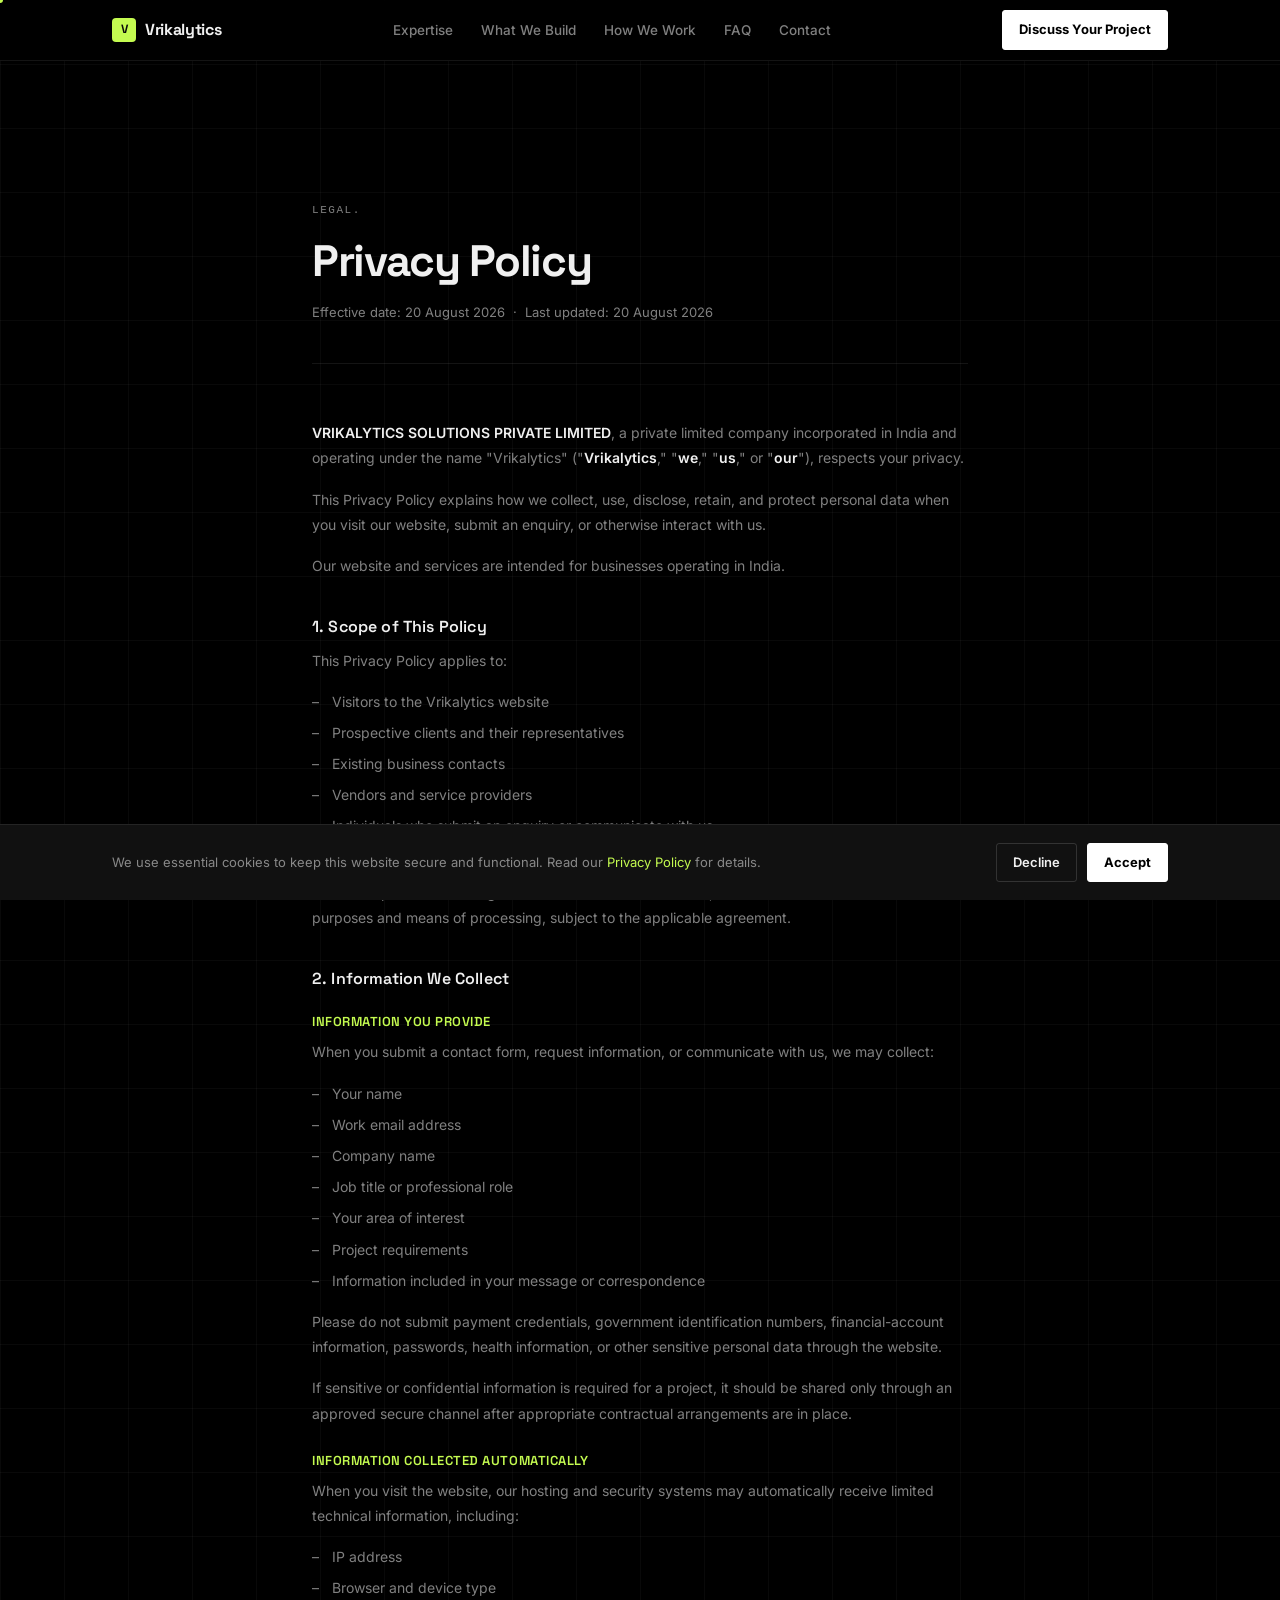
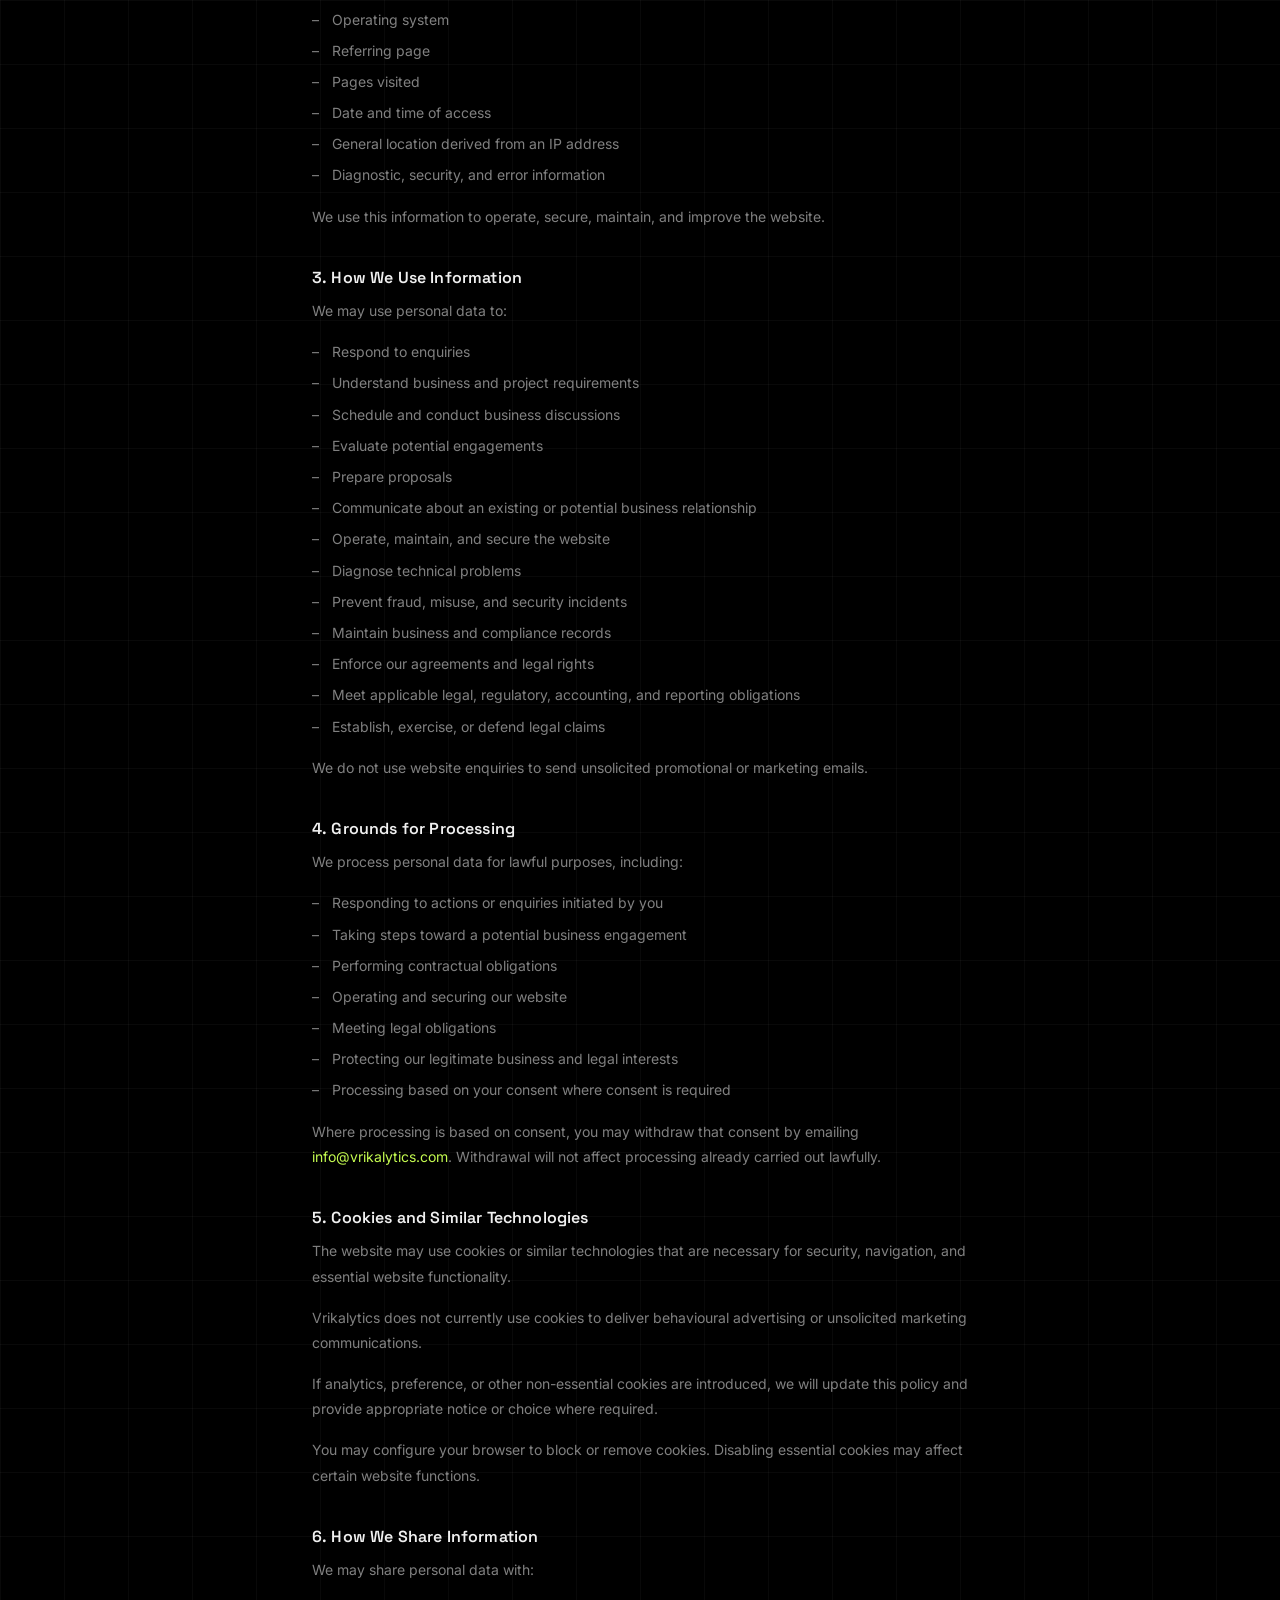
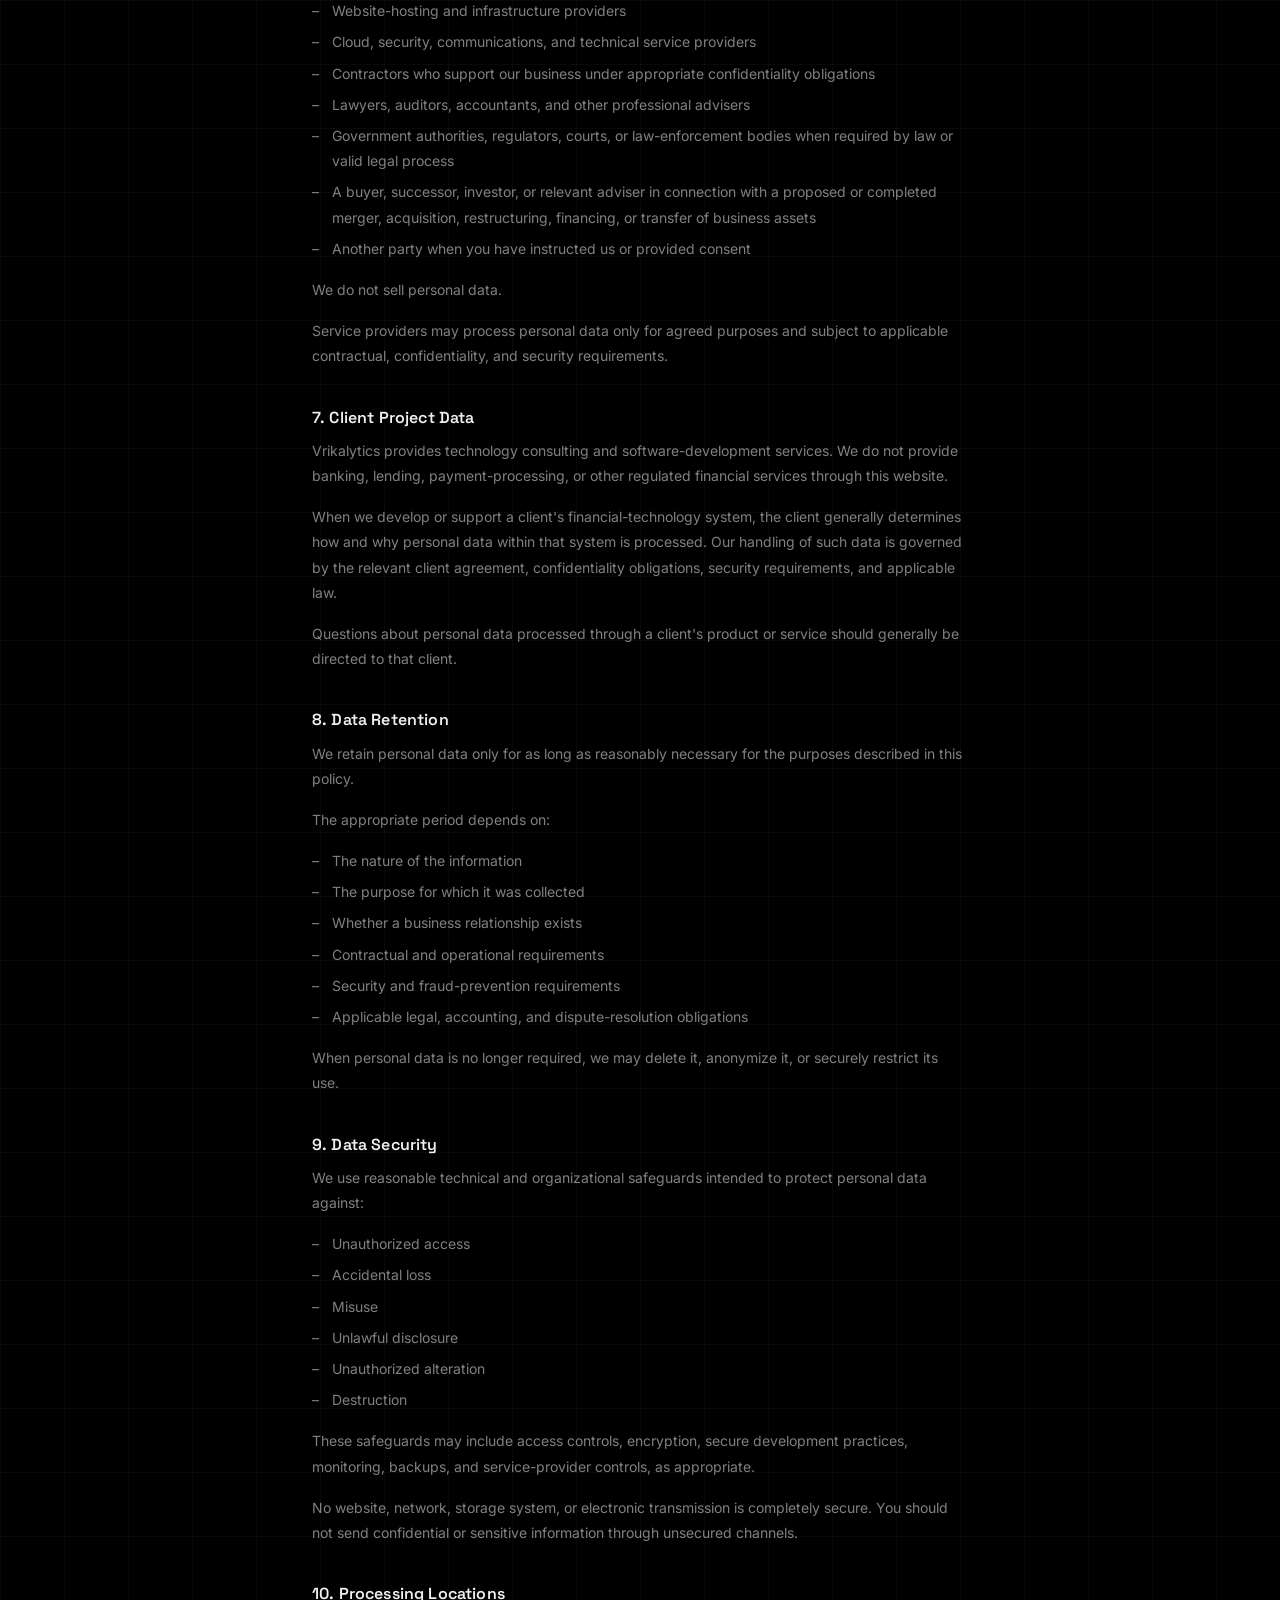
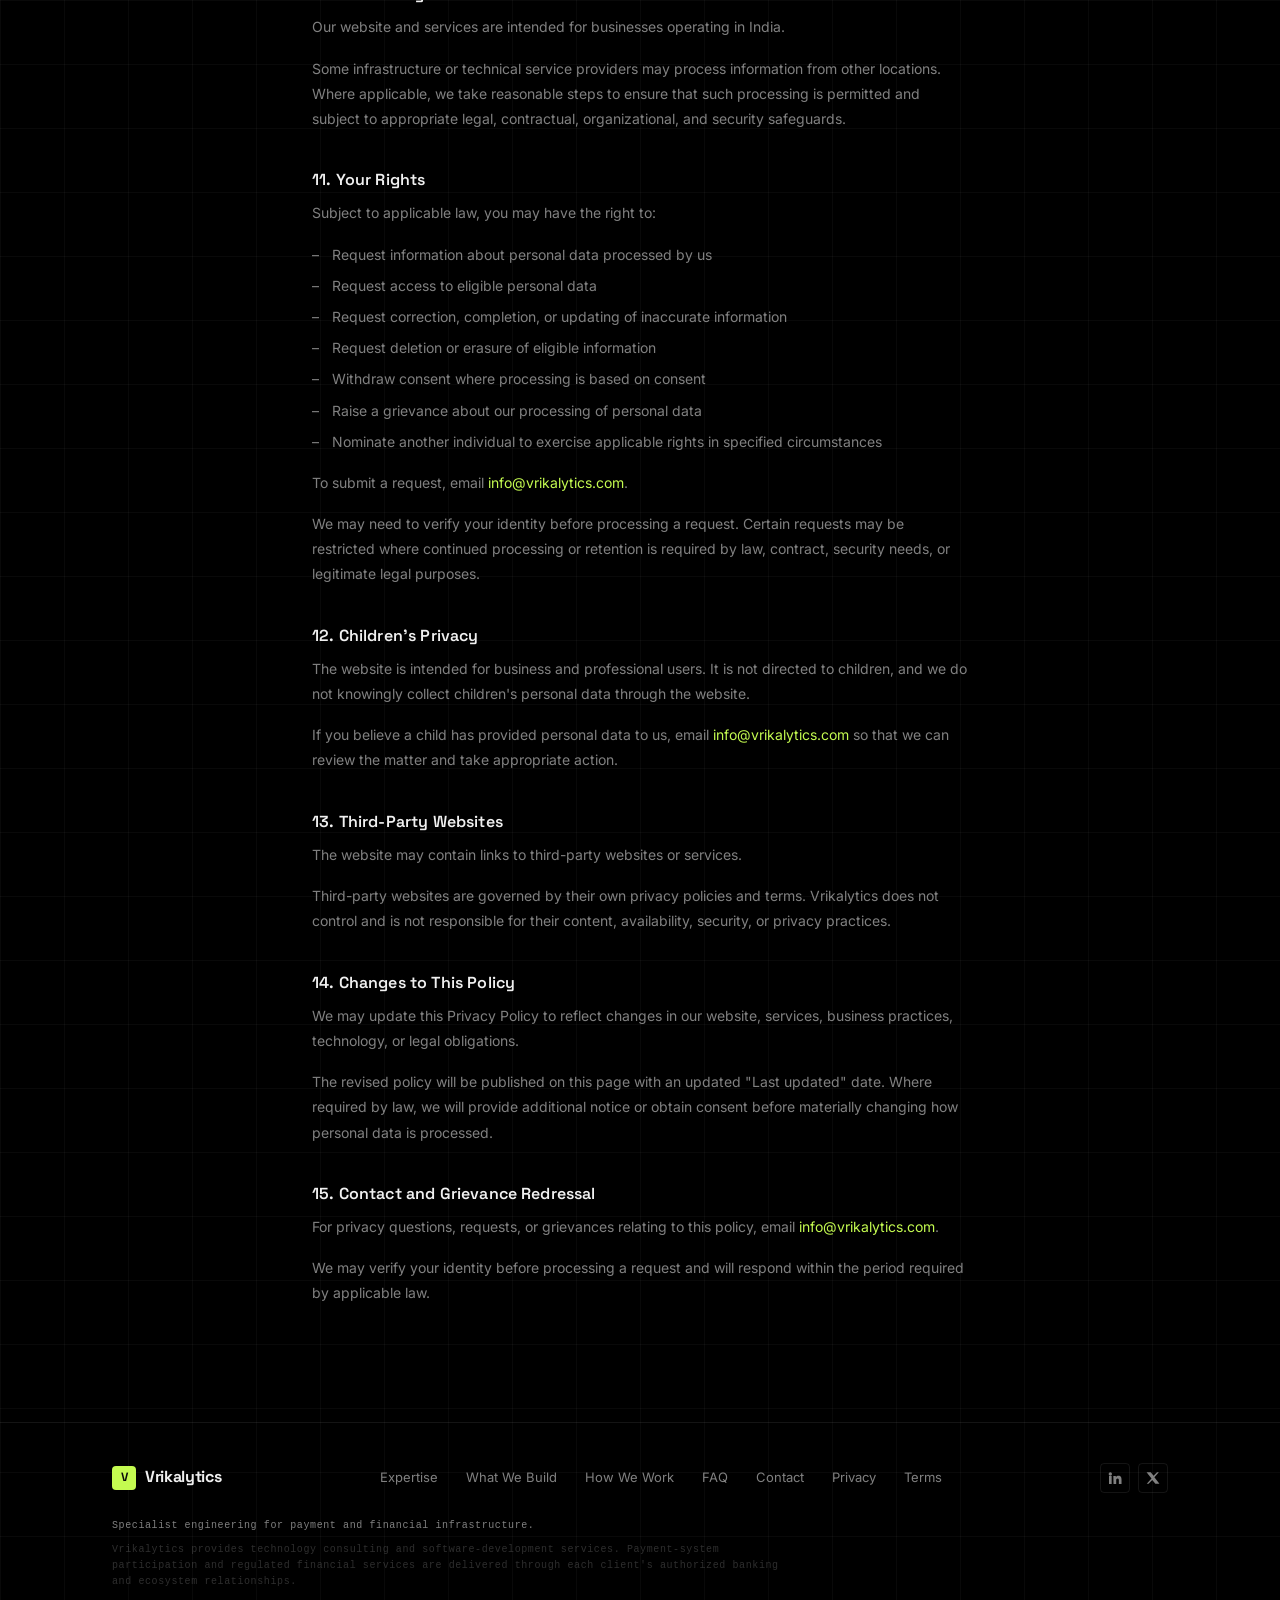
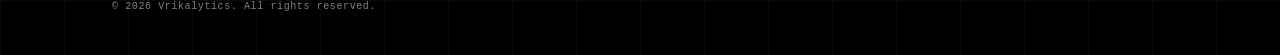
==== privacy.html @ ace1689d "Add Privacy Policy, Terms of Use, FAQ two-column layout, and cookie consent banner - Add privacy.htm" ====
<!DOCTYPE html>
<html lang="en">
<head>
  <meta charset="UTF-8" />
  <meta name="viewport" content="width=device-width, initial-scale=1.0" />
  <title>Privacy Policy — Vrikalytics</title>
  <meta name="description" content="Privacy Policy for Vrikalytics — how we collect, use, disclose, and protect personal data." />
  <link rel="preconnect" href="https://fonts.googleapis.com">
  <link rel="preconnect" href="https://fonts.gstatic.com" crossorigin>
  <link href="https://fonts.googleapis.com/css2?family=Inter:wght@400;500;600&family=Space+Grotesk:wght@600;700&display=swap" rel="stylesheet">
  <link rel="stylesheet" href="css/styles.css" />
</head>
<body>

  <!-- Scroll progress -->
  <div class="scroll-progress" id="scrollProgress" aria-hidden="true"></div>

  <!-- Navbar -->
  <header class="navbar is-scrolled" id="navbar">
    <div class="container navbar__inner">
      <a href="index.html" class="navbar__logo">
        <span class="navbar__mark">V</span>
        Vrikalytics
      </a>

      <nav class="navbar__nav" id="navMenu">
        <a href="index.html#expertise">Expertise</a>
        <a href="index.html#capabilities">What We Build</a>
        <a href="index.html#approach">How We Work</a>
        <a href="index.html#faq">FAQ</a>
        <a href="index.html#contact">Contact</a>
      </nav>

      <div class="navbar__actions">
        <a href="index.html#contact" class="btn btn--primary btn--sm">Discuss Your Project</a>
        <button class="navbar__toggle" id="navToggle" aria-label="Toggle menu" aria-expanded="false">
          <span></span><span></span><span></span>
        </button>
      </div>
    </div>
  </header>

  <main>
    <section class="legal">
      <div class="container legal__inner">
        <header class="legal__header">
          <p class="section-label">Legal.</p>
          <h1>Privacy Policy</h1>
          <p class="legal__meta">Effective date: 20 August 2026 &nbsp;·&nbsp; Last updated: 20 August 2026</p>
        </header>

        <div class="legal__body">

          <p><strong>VRIKALYTICS SOLUTIONS PRIVATE LIMITED</strong>, a private limited company incorporated in India and operating under the name "Vrikalytics" ("<strong>Vrikalytics</strong>," "<strong>we</strong>," "<strong>us</strong>," or "<strong>our</strong>"), respects your privacy.</p>
          <p>This Privacy Policy explains how we collect, use, disclose, retain, and protect personal data when you visit our website, submit an enquiry, or otherwise interact with us.</p>
          <p>Our website and services are intended for businesses operating in India.</p>

          <h2>1. Scope of This Policy</h2>
          <p>This Privacy Policy applies to:</p>
          <ul>
            <li>Visitors to the Vrikalytics website</li>
            <li>Prospective clients and their representatives</li>
            <li>Existing business contacts</li>
            <li>Vendors and service providers</li>
            <li>Individuals who submit an enquiry or communicate with us</li>
          </ul>
          <p>This policy does not govern personal data that Vrikalytics processes solely on behalf of a client under a separate service agreement. In those circumstances, the relevant client determines the purposes and means of processing, subject to the applicable agreement.</p>

          <h2>2. Information We Collect</h2>

          <h3>Information you provide</h3>
          <p>When you submit a contact form, request information, or communicate with us, we may collect:</p>
          <ul>
            <li>Your name</li>
            <li>Work email address</li>
            <li>Company name</li>
            <li>Job title or professional role</li>
            <li>Your area of interest</li>
            <li>Project requirements</li>
            <li>Information included in your message or correspondence</li>
          </ul>
          <p>Please do not submit payment credentials, government identification numbers, financial-account information, passwords, health information, or other sensitive personal data through the website.</p>
          <p>If sensitive or confidential information is required for a project, it should be shared only through an approved secure channel after appropriate contractual arrangements are in place.</p>

          <h3>Information collected automatically</h3>
          <p>When you visit the website, our hosting and security systems may automatically receive limited technical information, including:</p>
          <ul>
            <li>IP address</li>
            <li>Browser and device type</li>
            <li>Operating system</li>
            <li>Referring page</li>
            <li>Pages visited</li>
            <li>Date and time of access</li>
            <li>General location derived from an IP address</li>
            <li>Diagnostic, security, and error information</li>
          </ul>
          <p>We use this information to operate, secure, maintain, and improve the website.</p>

          <h2>3. How We Use Information</h2>
          <p>We may use personal data to:</p>
          <ul>
            <li>Respond to enquiries</li>
            <li>Understand business and project requirements</li>
            <li>Schedule and conduct business discussions</li>
            <li>Evaluate potential engagements</li>
            <li>Prepare proposals</li>
            <li>Communicate about an existing or potential business relationship</li>
            <li>Operate, maintain, and secure the website</li>
            <li>Diagnose technical problems</li>
            <li>Prevent fraud, misuse, and security incidents</li>
            <li>Maintain business and compliance records</li>
            <li>Enforce our agreements and legal rights</li>
            <li>Meet applicable legal, regulatory, accounting, and reporting obligations</li>
            <li>Establish, exercise, or defend legal claims</li>
          </ul>
          <p>We do not use website enquiries to send unsolicited promotional or marketing emails.</p>

          <h2>4. Grounds for Processing</h2>
          <p>We process personal data for lawful purposes, including:</p>
          <ul>
            <li>Responding to actions or enquiries initiated by you</li>
            <li>Taking steps toward a potential business engagement</li>
            <li>Performing contractual obligations</li>
            <li>Operating and securing our website</li>
            <li>Meeting legal obligations</li>
            <li>Protecting our legitimate business and legal interests</li>
            <li>Processing based on your consent where consent is required</li>
          </ul>
          <p>Where processing is based on consent, you may withdraw that consent by emailing <a href="mailto:info@vrikalytics.com">info@vrikalytics.com</a>. Withdrawal will not affect processing already carried out lawfully.</p>

          <h2>5. Cookies and Similar Technologies</h2>
          <p>The website may use cookies or similar technologies that are necessary for security, navigation, and essential website functionality.</p>
          <p>Vrikalytics does not currently use cookies to deliver behavioural advertising or unsolicited marketing communications.</p>
          <p>If analytics, preference, or other non-essential cookies are introduced, we will update this policy and provide appropriate notice or choice where required.</p>
          <p>You may configure your browser to block or remove cookies. Disabling essential cookies may affect certain website functions.</p>

          <h2>6. How We Share Information</h2>
          <p>We may share personal data with:</p>
          <ul>
            <li>Website-hosting and infrastructure providers</li>
            <li>Cloud, security, communications, and technical service providers</li>
            <li>Contractors who support our business under appropriate confidentiality obligations</li>
            <li>Lawyers, auditors, accountants, and other professional advisers</li>
            <li>Government authorities, regulators, courts, or law-enforcement bodies when required by law or valid legal process</li>
            <li>A buyer, successor, investor, or relevant adviser in connection with a proposed or completed merger, acquisition, restructuring, financing, or transfer of business assets</li>
            <li>Another party when you have instructed us or provided consent</li>
          </ul>
          <p>We do not sell personal data.</p>
          <p>Service providers may process personal data only for agreed purposes and subject to applicable contractual, confidentiality, and security requirements.</p>

          <h2>7. Client Project Data</h2>
          <p>Vrikalytics provides technology consulting and software-development services. We do not provide banking, lending, payment-processing, or other regulated financial services through this website.</p>
          <p>When we develop or support a client's financial-technology system, the client generally determines how and why personal data within that system is processed. Our handling of such data is governed by the relevant client agreement, confidentiality obligations, security requirements, and applicable law.</p>
          <p>Questions about personal data processed through a client's product or service should generally be directed to that client.</p>

          <h2>8. Data Retention</h2>
          <p>We retain personal data only for as long as reasonably necessary for the purposes described in this policy.</p>
          <p>The appropriate period depends on:</p>
          <ul>
            <li>The nature of the information</li>
            <li>The purpose for which it was collected</li>
            <li>Whether a business relationship exists</li>
            <li>Contractual and operational requirements</li>
            <li>Security and fraud-prevention requirements</li>
            <li>Applicable legal, accounting, and dispute-resolution obligations</li>
          </ul>
          <p>When personal data is no longer required, we may delete it, anonymize it, or securely restrict its use.</p>

          <h2>9. Data Security</h2>
          <p>We use reasonable technical and organizational safeguards intended to protect personal data against:</p>
          <ul>
            <li>Unauthorized access</li>
            <li>Accidental loss</li>
            <li>Misuse</li>
            <li>Unlawful disclosure</li>
            <li>Unauthorized alteration</li>
            <li>Destruction</li>
          </ul>
          <p>These safeguards may include access controls, encryption, secure development practices, monitoring, backups, and service-provider controls, as appropriate.</p>
          <p>No website, network, storage system, or electronic transmission is completely secure. You should not send confidential or sensitive information through unsecured channels.</p>

          <h2>10. Processing Locations</h2>
          <p>Our website and services are intended for businesses operating in India.</p>
          <p>Some infrastructure or technical service providers may process information from other locations. Where applicable, we take reasonable steps to ensure that such processing is permitted and subject to appropriate legal, contractual, organizational, and security safeguards.</p>

          <h2>11. Your Rights</h2>
          <p>Subject to applicable law, you may have the right to:</p>
          <ul>
            <li>Request information about personal data processed by us</li>
            <li>Request access to eligible personal data</li>
            <li>Request correction, completion, or updating of inaccurate information</li>
            <li>Request deletion or erasure of eligible information</li>
            <li>Withdraw consent where processing is based on consent</li>
            <li>Raise a grievance about our processing of personal data</li>
            <li>Nominate another individual to exercise applicable rights in specified circumstances</li>
          </ul>
          <p>To submit a request, email <a href="mailto:info@vrikalytics.com">info@vrikalytics.com</a>.</p>
          <p>We may need to verify your identity before processing a request. Certain requests may be restricted where continued processing or retention is required by law, contract, security needs, or legitimate legal purposes.</p>

          <h2>12. Children's Privacy</h2>
          <p>The website is intended for business and professional users. It is not directed to children, and we do not knowingly collect children's personal data through the website.</p>
          <p>If you believe a child has provided personal data to us, email <a href="mailto:info@vrikalytics.com">info@vrikalytics.com</a> so that we can review the matter and take appropriate action.</p>

          <h2>13. Third-Party Websites</h2>
          <p>The website may contain links to third-party websites or services.</p>
          <p>Third-party websites are governed by their own privacy policies and terms. Vrikalytics does not control and is not responsible for their content, availability, security, or privacy practices.</p>

          <h2>14. Changes to This Policy</h2>
          <p>We may update this Privacy Policy to reflect changes in our website, services, business practices, technology, or legal obligations.</p>
          <p>The revised policy will be published on this page with an updated "Last updated" date. Where required by law, we will provide additional notice or obtain consent before materially changing how personal data is processed.</p>

          <h2>15. Contact and Grievance Redressal</h2>
          <p>For privacy questions, requests, or grievances relating to this policy, email <a href="mailto:info@vrikalytics.com">info@vrikalytics.com</a>.</p>
          <p>We may verify your identity before processing a request and will respond within the period required by applicable law.</p>

        </div>
      </div>
    </section>
  </main>

  <!-- Footer -->
  <footer class="footer">
    <div class="container footer__inner">
      <a href="index.html" class="navbar__logo">
        <span class="navbar__mark">V</span>
        Vrikalytics
      </a>
      <nav class="footer__links">
        <a href="index.html#expertise">Expertise</a>
        <a href="index.html#capabilities">What We Build</a>
        <a href="index.html#approach">How We Work</a>
        <a href="index.html#faq">FAQ</a>
        <a href="index.html#contact">Contact</a>
        <a href="privacy.html">Privacy</a>
        <a href="terms.html">Terms</a>
      </nav>
      <div class="footer__social">
        <a href="#" aria-label="LinkedIn">
          <svg width="16" height="16" viewBox="0 0 24 24" fill="currentColor"><path d="M4.98 3.5a2.5 2.5 0 1 1 0 5 2.5 2.5 0 0 1 0-5zM3 9h4v12H3zM9.5 9h3.8v1.7h.1c.5-1 1.8-2 3.7-2 4 0 4.7 2.6 4.7 6V21h-4v-5.3c0-1.3 0-3-1.9-3s-2.1 1.4-2.1 2.9V21h-4z"/></svg>
        </a>
        <a href="#" aria-label="Twitter / X">
          <svg width="14" height="14" viewBox="0 0 24 24" fill="currentColor"><path d="M18.9 2H22l-7.6 8.7L23 22h-6.9l-5.4-6.6L4.4 22H1.3l8.1-9.3L1 2h7.1l4.9 6z"/></svg>
        </a>
      </div>
    </div>
    <div class="container footer__bottom">
      <p>Specialist engineering for payment and financial infrastructure.</p>
      <p class="footer__disclaimer">Vrikalytics provides technology consulting and software-development services. Payment-system participation and regulated financial services are delivered through each client's authorized banking and ecosystem relationships.</p>
      <p>&copy; <span id="year"></span> Vrikalytics. All rights reserved.</p>
    </div>
  </footer>

  <!-- Custom cursor -->
  <div id="cursor" aria-hidden="true">
    <div class="cursor__dot"></div>
    <div class="cursor__ring"></div>
  </div>

  <!-- Cookie consent banner -->
  <div class="cookie-banner" id="cookieBanner" role="region" aria-label="Cookie consent" aria-live="polite">
    <div class="container cookie-banner__inner">
      <p class="cookie-banner__text">We use essential cookies to keep this website secure and functional. Read our <a href="privacy.html">Privacy Policy</a> for details.</p>
      <div class="cookie-banner__actions">
        <button class="btn btn--ghost btn--sm" id="cookieDecline">Decline</button>
        <button class="btn btn--primary btn--sm" id="cookieAccept">Accept</button>
      </div>
    </div>
  </div>

  <script src="js/main.js"></script>
</body>
</html>
---- css/styles.css ----
/* ---------- Reset ---------- */
*, *::before, *::after { margin: 0; padding: 0; box-sizing: border-box; }

/* ---------- Variables ---------- */
:root {
  --bg:        #000000;
  --border:    rgba(255, 255, 255, 0.08);
  --border-hi: rgba(255, 255, 255, 0.14);

  --t1: rgba(255, 255, 255, 0.94);
  --t2: rgba(255, 255, 255, 0.50);
  --t3: rgba(255, 255, 255, 0.24);

  --lime: #c4fb50;

  --font-display: 'Space Grotesk', -apple-system, sans-serif;
  --font-body:    'Inter', -apple-system, sans-serif;
  --font-mono:    'SF Mono', 'Fira Code', monospace;

  --ease: cubic-bezier(0.16, 1, 0.3, 1);
  --container: 1120px;
}

/* ---------- Subtle section alternation ---------- */
.section--dim {
  --bg: #0a0a0a;
  background-color: #0a0a0a;
}

/* ---------- Base ---------- */
html { scroll-behavior: smooth; }

body {
  font-family: var(--font-body);
  background-color: var(--bg);
  background-image:
    linear-gradient(rgba(255,255,255,0.035) 1px, transparent 1px),
    linear-gradient(90deg, rgba(255,255,255,0.035) 1px, transparent 1px);
  background-size: 64px 64px;
  color: var(--t2);
  line-height: 1.65;
  -webkit-font-smoothing: antialiased;
  overflow-x: hidden;
}

::selection { background: var(--lime); color: #000; }
::-webkit-scrollbar { width: 3px; }
::-webkit-scrollbar-track { background: var(--bg); }
::-webkit-scrollbar-thumb { background: rgba(255,255,255,0.10); border-radius: 2px; }

h1, h2, h3 {
  font-family: var(--font-display);
  font-weight: 700;
  color: var(--t1);
  line-height: 1.08;
  letter-spacing: -0.03em;
}

p { color: var(--t2); line-height: 1.7; }
a { text-decoration: none; color: inherit; }
ul { list-style: none; }
img { max-width: 100%; display: block; }
button { font: inherit; }

.container {
  max-width: var(--container);
  margin: 0 auto;
  padding: 0 32px;
}

section { padding: 120px 0; }
.text-lime { color: var(--lime); }

/* ---------- Scroll progress ---------- */
.scroll-progress {
  position: absolute;
  bottom: -1px; left: 0;
  height: 1px; width: 0%;
  background: var(--lime);
  transition: width 0.08s linear;
  z-index: 1;
  pointer-events: none;
}

/* ---------- Custom cursor ---------- */
@media (pointer: fine) {
  body, a, button, [role="button"] { cursor: none; }
  #cursor { position: fixed; top: 0; left: 0; pointer-events: none; z-index: 9999; }
  .cursor__dot {
    position: absolute;
    width: 6px; height: 6px;
    border-radius: 50%;
    background: var(--lime);
    transform: translate(-50%,-50%);
    transition: width 0.2s var(--ease), height 0.2s var(--ease);
    will-change: transform;
  }
  .cursor__ring {
    position: absolute;
    width: 30px; height: 30px;
    border-radius: 50%;
    border: 1px solid rgba(196,251,80,0.40);
    transform: translate(-50%,-50%);
    transition: width 0.3s var(--ease), height 0.3s var(--ease), border-color 0.3s ease;
    will-change: transform;
  }
  body.cursor-hover .cursor__dot { width: 10px; height: 10px; }
  body.cursor-hover .cursor__ring { width: 46px; height: 46px; border-color: var(--lime); }
  body.cursor-hidden .cursor__dot, body.cursor-hidden .cursor__ring { opacity: 0; }
}

/* ---------- Scroll reveal ---------- */
[data-reveal] {
  opacity: 0;
  transform: translateY(20px);
  transition: opacity 0.8s var(--ease), transform 0.8s var(--ease);
  transition-delay: calc(var(--reveal-delay, 0) * 100ms);
}
[data-reveal].is-visible { opacity: 1; transform: none; }
@media (prefers-reduced-motion: reduce) {
  [data-reveal] { opacity: 1; transform: none; transition: none; }
}

/* ---------- Pulse dot ---------- */
.pulse-dot {
  position: relative;
  width: 6px; height: 6px;
  border-radius: 50%;
  background: var(--lime);
  flex-shrink: 0;
}
.pulse-dot::after {
  content: '';
  position: absolute;
  inset: 0;
  border-radius: 50%;
  background: var(--lime);
  animation: pulse 2.2s ease-out infinite;
}
@keyframes pulse {
  0%   { transform: scale(1); opacity: 0.7; }
  100% { transform: scale(3.5); opacity: 0; }
}

/* ---------- Section label ---------- */
.section-label {
  font-family: var(--font-mono);
  font-size: 11px;
  letter-spacing: 0.14em;
  text-transform: uppercase;
  color: var(--t2);
  display: block;
  margin-bottom: 18px;
}

/* ---------- Section header ---------- */
.section-header { margin-bottom: 64px; }
.section-header h2 { font-size: clamp(30px, 3.8vw, 52px); }
.section-header__sub {
  font-size: 15px;
  color: var(--t2);
  margin-top: 14px;
  max-width: 480px;
  line-height: 1.7;
}

/* ---------- Buttons ---------- */
.btn {
  --bx: 0px; --by: 0px;
  display: inline-flex;
  align-items: center;
  justify-content: center;
  gap: 8px;
  font-family: var(--font-body);
  font-size: 14px;
  font-weight: 600;
  border-radius: 3px;
  border: 1px solid transparent;
  cursor: pointer;
  transition: transform 0.18s var(--ease), background 0.2s ease, border-color 0.2s ease, color 0.2s ease;
  white-space: nowrap;
}
.btn--sm  { padding: 8px 16px; font-size: 13px; }
.btn--lg  { padding: 13px 26px; }
.btn--block { width: 100%; }

.btn--primary {
  background: #fff;
  color: #000;
  border-color: #fff;
  font-weight: 700;
}
.btn--primary:hover {
  background: var(--lime);
  border-color: var(--lime);
  color: #000;
  transform: translate(var(--bx), calc(var(--by) - 2px));
}

.btn--ghost {
  background: transparent;
  color: var(--t1);
  border-color: var(--border-hi);
}
.btn--ghost:hover {
  border-color: rgba(255,255,255,0.3);
  transform: translate(var(--bx), calc(var(--by) - 2px));
}

/* ---------- Navbar ---------- */
.navbar {
  position: sticky;
  top: 0; z-index: 100;
  background: rgba(0, 0, 0, 0.85);
  backdrop-filter: blur(20px);
  -webkit-backdrop-filter: blur(20px);
  border-bottom: 1px solid var(--border);
  transition: border-color 0.3s ease;
}
.navbar.is-scrolled { border-bottom-color: var(--border-hi); }

.navbar__inner {
  display: flex;
  align-items: center;
  justify-content: space-between;
  height: 60px;
}
.navbar__logo {
  display: inline-flex;
  align-items: center;
  gap: 9px;
  font-family: var(--font-display);
  font-weight: 700;
  font-size: 16px;
  color: var(--t1);
  letter-spacing: -0.02em;
}
.navbar__mark {
  width: 24px; height: 24px;
  display: inline-flex;
  align-items: center;
  justify-content: center;
  border-radius: 4px;
  background: var(--lime);
  color: #0a0a0a;
  font-size: 12px;
  font-weight: 700;
}
.navbar__nav { display: flex; gap: 28px; }
.navbar__nav a {
  font-size: 13.5px;
  font-weight: 500;
  color: var(--t2);
  transition: color 0.15s ease;
}
.navbar__nav a:hover { color: var(--t1); }
.navbar__actions { display: flex; align-items: center; gap: 10px; }

.navbar__toggle {
  display: none;
  flex-direction: column;
  gap: 5px;
  background: none;
  border: none;
  cursor: pointer;
  padding: 6px;
}
.navbar__toggle span { width: 20px; height: 1.5px; background: var(--t1); border-radius: 1px; }

/* ---------- Hero headline stagger ---------- */
.hero__line {
  display: inline-block;
  clip-path: inset(0 0 110% 0);
  transition: clip-path 0.9s var(--ease);
  transition-delay: calc(var(--li) * 140ms + 60ms);
}
.hero__headline.is-animated .hero__line { clip-path: inset(0 0 0% 0); }

/* ---------- Hero ---------- */
.hero {
  min-height: 100svh;
  display: flex;
  flex-direction: column;
  justify-content: center;
  text-align: center;
  padding: 100px 0 0;
  position: relative;
}

.hero::before {
  content: '';
  position: absolute;
  inset: 0;
  background: radial-gradient(ellipse 80% 60% at 50% 40%, rgba(0,0,0,0.92) 0%, transparent 100%);
  pointer-events: none;
  z-index: 0;
}

.hero .container { position: relative; z-index: 1; }
.hero__strip      { position: relative; z-index: 1; }
.hero__scroll     { position: relative; z-index: 1; }

.hero__headline {
  font-size: clamp(42px, 6.8vw, 90px);
  line-height: 1.03;
  letter-spacing: -0.04em;
  color: var(--t1);
  margin-bottom: 28px;
  font-weight: 700;
}

.hero__sub {
  font-size: 16px;
  line-height: 1.75;
  color: var(--t2);
  max-width: 520px;
  margin: 0 auto 36px;
}

.hero__actions {
  display: flex;
  gap: 12px;
  justify-content: center;
  flex-wrap: wrap;
}

/* ---------- Hero benefit strip ---------- */
.hero__strip {
  width: 100%;
  overflow: hidden;
  border-top: 1px solid var(--border);
  padding: 16px 0;
  margin-top: 72px;
  position: relative;
  z-index: 1;
  mask-image: linear-gradient(90deg, transparent, #000 10%, #000 90%, transparent);
  -webkit-mask-image: linear-gradient(90deg, transparent, #000 10%, #000 90%, transparent);
}
.hero__strip-track {
  display: flex;
  width: max-content;
  animation: strip-scroll 40s linear infinite;
}
.hero__strip-item {
  display: inline-flex;
  align-items: center;
  font-family: var(--font-mono);
  font-size: 10px;
  letter-spacing: 0.13em;
  text-transform: uppercase;
  color: rgba(255,255,255,0.22);
  white-space: nowrap;
  padding: 0 16px;
}
.hero__strip-item::before {
  content: '/';
  color: rgba(196,251,80,0.55);
  margin-right: 16px;
}
@keyframes strip-scroll {
  from { transform: translateX(0); }
  to   { transform: translateX(-50%); }
}

/* Hero scroll hint */
.hero__scroll {
  display: flex;
  flex-direction: column;
  align-items: center;
  gap: 10px;
  padding: 24px 0;
  position: relative;
  z-index: 1;
}
.hero__scroll span {
  font-family: var(--font-mono);
  font-size: 9px;
  letter-spacing: 0.2em;
  text-transform: uppercase;
  color: var(--t2);
}
.hero__scroll::after {
  content: '';
  width: 1px; height: 36px;
  background: linear-gradient(var(--t3), transparent);
  animation: scroll-hint 1.8s ease-in-out infinite;
}
@keyframes scroll-hint {
  0%, 100% { opacity: 1; }
  50%       { opacity: 0.3; }
}

/* ---------- Trust strip ---------- */
.trust {
  padding: 44px 0;
  border-top: 1px solid var(--border);
  border-bottom: 1px solid var(--border);
}
.trust__header { margin-bottom: 28px; }
.trust__desc { font-size: 13px; color: var(--t2); margin-top: 4px; }
.trust__row { display: flex; align-items: center; gap: 24px; }
.trust__row + .trust__row { margin-top: 16px; }
.trust__label {
  font-family: var(--font-mono);
  font-size: 9.5px;
  letter-spacing: 0.13em;
  text-transform: uppercase;
  color: var(--t2);
  white-space: nowrap;
  flex-shrink: 0;
  width: 80px;
}
.trust__marquee {
  flex: 1; overflow: hidden;
  mask-image: linear-gradient(90deg, transparent, #000 6%, #000 94%, transparent);
  -webkit-mask-image: linear-gradient(90deg, transparent, #000 6%, #000 94%, transparent);
}
.trust__track {
  display: flex;
  align-items: center;
  width: max-content;
  animation: strip-scroll 30s linear infinite;
}
.trust__track--reverse { animation-direction: reverse; animation-duration: 24s; }
.trust__marquee:hover .trust__track { animation-play-state: paused; }
.trust__track span {
  font-size: 13px;
  font-weight: 500;
  color: var(--t2);
  padding: 4px 18px;
  white-space: nowrap;
  transition: color 0.2s ease;
}
.trust__track span:hover { color: var(--t1); }
.trust__sep { color: var(--t2) !important; padding: 0 !important; font-weight: 400 !important; }

/* ---------- Hairline grid ---------- */
.hairline-grid {
  display: grid;
  gap: 1px;
  background: var(--border);
  border: 1px solid var(--border);
  border-radius: 4px;
  overflow: hidden;
}
.grid-cell {
  --cx: 0; --cy: 0;
  background: var(--bg);
  transition: background 0.2s ease;
}
/* Restore reveal transitions overridden by the background transition above */
.grid-cell[data-reveal] {
  transition:
    opacity  0.8s var(--ease) calc(var(--reveal-delay, 0) * 100ms),
    transform 0.8s var(--ease) calc(var(--reveal-delay, 0) * 100ms),
    background 0.2s ease;
}
.grid-cell:hover { background: rgba(255,255,255,0.02); }
.grid-cell > * {
  transform: translate(calc(var(--cx)*1px), calc(var(--cy)*1px));
  transition: transform 0.35s ease;
}

/* ---------- Problem section ---------- */
.problem { border-top: 1px solid var(--border); border-bottom: 1px solid var(--border); }
.problem__grid { grid-template-columns: repeat(2, 1fr); }

.problem-card {
  padding: 48px 40px;
  position: relative;
  overflow: hidden;
}
.problem-card__ghost {
  font-family: var(--font-display);
  font-size: 128px;
  font-weight: 700;
  line-height: 1;
  color: rgba(255,255,255,0.025);
  position: absolute;
  bottom: -16px; right: 10px;
  letter-spacing: -0.06em;
  user-select: none;
  pointer-events: none;
  transition: color 0.4s ease;
}
.problem-card:hover .problem-card__ghost { color: rgba(196,251,80,0.04); }
.problem-card__num {
  font-family: var(--font-mono);
  font-size: 10px;
  letter-spacing: 0.14em;
  color: var(--lime);
  margin-bottom: 24px;
  display: block;
}
.problem-card h3 { font-size: 18px; margin-bottom: 12px; }
.problem-card p  { font-size: 13.5px; color: var(--t2); line-height: 1.7; max-width: 360px; position: relative; z-index: 1; }

/* ---------- Capabilities (6 cards with [01]-[06]) ---------- */
.capabilities { border-bottom: 1px solid var(--border); }
.cap-grid { grid-template-columns: repeat(3, 1fr); }

.cap-card { padding: 36px 32px; display: flex; flex-direction: column; gap: 14px; }
.cap-num {
  font-family: var(--font-mono);
  font-size: 11px;
  letter-spacing: 0.06em;
  color: var(--t2);
  font-weight: 600;
}
.cap-card h3 { font-size: 16px; font-weight: 600; letter-spacing: -0.02em; }
.cap-card p  { font-size: 13px; color: var(--t2); line-height: 1.65; }
.cap-card__label {
  font-family: var(--font-mono);
  font-size: 10.5px;
  letter-spacing: 0.04em;
  color: var(--lime) !important;
  margin-bottom: -4px !important;
}
.cap-card__list {
  list-style: none;
  display: flex;
  flex-direction: column;
  gap: 0;
  margin-top: 4px;
  border-top: 1px solid var(--border);
  padding-top: 14px;
}
.cap-card__list li {
  font-family: var(--font-mono);
  font-size: 10.5px;
  color: var(--t2);
  letter-spacing: 0.02em;
  padding: 5px 0;
  border-bottom: 1px solid var(--border);
}
.cap-card__list li::before { content: '—  '; color: var(--t2); }

/* ---------- Approach (process) ---------- */
.approach { border-bottom: 1px solid var(--border); }
.approach__grid { grid-template-columns: repeat(3, 1fr); }
.approach__grid--4 { grid-template-columns: repeat(4, 1fr); }

.approach-step { padding: 44px 32px; }
.approach-step__num {
  display: block;
  font-family: var(--font-mono);
  font-size: 10px;
  letter-spacing: 0.14em;
  text-transform: uppercase;
  color: var(--lime);
  margin-bottom: 24px;
}
.approach-step h3 { font-size: 16px; margin-bottom: 12px; }
.approach-step p  { font-size: 13px; color: var(--t2); line-height: 1.65; }
.approach-step__list {
  list-style: none;
  display: flex;
  flex-direction: column;
  gap: 0;
  margin-top: 16px;
  border-top: 1px solid var(--border);
  padding-top: 14px;
}
.approach-step__list li {
  font-family: var(--font-mono);
  font-size: 10.5px;
  color: var(--t2);
  letter-spacing: 0.02em;
  padding: 5px 0;
  border-bottom: 1px solid var(--border);
}
.approach-step__list li::before { content: '—  '; }

/* ---------- Metrics ---------- */
.metrics { padding: 80px 0; border-bottom: 1px solid var(--border); }
.metrics__inner { display: flex; align-items: stretch; }
.metrics__div { width: 1px; background: var(--border); flex-shrink: 0; }
.metric-item { flex: 1; display: flex; flex-direction: column; gap: 10px; padding: 0 44px; }
.metric-item:first-child { padding-left: 0; }
.metric-item:last-child  { padding-right: 0; }
.metric-item__val {
  display: block;
  font-family: var(--font-display);
  font-size: clamp(38px, 5vw, 58px);
  font-weight: 700;
  letter-spacing: -0.04em;
  color: var(--t1);
  line-height: 1;
}
.metric-item__label {
  font-family: var(--font-mono);
  font-size: 10px;
  letter-spacing: 0.08em;
  text-transform: uppercase;
  color: var(--t2);
}

/* ---------- Tech visual / Terminal ---------- */
.tech-visual { border-bottom: 1px solid var(--border); }
.tech-visual__inner {
  display: grid;
  grid-template-columns: 1fr 1fr;
  gap: 80px;
  align-items: center;
}
.tech-visual__desc { font-size: 15px; color: var(--t2); margin: 16px 0 32px; line-height: 1.7; }

.tech-list { display: flex; flex-direction: column; gap: 0; }
.tech-list li {
  display: flex;
  align-items: flex-start;
  gap: 12px;
  font-size: 14px;
  color: var(--t2);
  padding: 14px 0;
  border-bottom: 1px solid var(--border);
}
.tech-list li:first-child { border-top: 1px solid var(--border); }
.tech-list__check {
  flex-shrink: 0;
  width: 18px; height: 18px;
  border-radius: 50%;
  display: inline-flex;
  align-items: center;
  justify-content: center;
  font-size: 9px;
  font-weight: 700;
  background: rgba(196,251,80,0.08);
  color: var(--lime);
  border: 1px solid rgba(196,251,80,0.18);
  margin-top: 1px;
}

.terminal {
  background: #0d0d0d;
  border: 1px solid var(--border);
  border-radius: 6px;
  overflow: hidden;
  font-family: var(--font-mono);
}
.terminal__header {
  display: flex;
  align-items: center;
  gap: 7px;
  padding: 12px 16px;
  background: rgba(255,255,255,0.025);
  border-bottom: 1px solid var(--border);
}
.terminal__dot { width: 10px; height: 10px; border-radius: 50%; flex-shrink: 0; }
.terminal__dot:nth-child(1) { background: rgba(255,95,87,0.60); }
.terminal__dot:nth-child(2) { background: rgba(255,189,46,0.60); }
.terminal__dot:nth-child(3) { background: rgba(40,201,64,0.60); }
.terminal__title { margin-left: 8px; font-size: 10px; color: var(--t2); letter-spacing: 0.07em; }
.terminal__body { padding: 22px 18px; }
.terminal__line { font-size: 12px; line-height: 2.2; color: var(--t2); display: block; }
.terminal__prompt { color: var(--lime); margin-right: 10px; }
.terminal__success { color: rgba(196, 251, 80, 0.80); }
.terminal__dim { color: var(--t2); }
.terminal__cursor {
  display: inline-block;
  width: 7px; height: 12px;
  background: var(--lime);
  vertical-align: text-bottom;
  animation: blink 1.2s step-end infinite;
}
@keyframes blink { 0%, 100% { opacity: 1; } 50% { opacity: 0; } }

/* ---------- Security ---------- */
.security { border-bottom: 1px solid var(--border); }
.security__inner { display: grid; grid-template-columns: 1fr 1fr; gap: 80px; align-items: start; }
.security__note {
  margin-top: 20px;
  font-size: 12px;
  color: var(--t2);
  line-height: 1.6;
  border-left: 2px solid var(--border-hi);
  padding-left: 12px;
  font-style: italic;
}
.security__badges {
  display: grid;
  grid-template-columns: 1fr 1fr;
  padding-top: 8px;
  border-top: 1px solid var(--border);
}
.badge {
  display: flex;
  align-items: center;
  gap: 14px;
  padding: 16px 0;
  border-bottom: 1px solid var(--border);
  color: var(--t2);
  font-size: 14px;
  font-weight: 500;
  cursor: default;
  transition: color 0.15s ease;
}
.badge svg { color: var(--t2); flex-shrink: 0; transition: color 0.15s ease; }
.badge:hover { color: var(--t1); }
.badge:hover svg { color: var(--lime); }

/* ---------- Why Vrikalytics ---------- */
.why-section { border-bottom: 1px solid var(--border); }
.why-grid { grid-template-columns: repeat(3, 1fr); }
.why-card { padding: 40px 32px; display: flex; flex-direction: column; gap: 14px; }
.why-card h3 { font-size: 15px; font-weight: 600; letter-spacing: -0.02em; }
.why-card p  { font-size: 13px; color: var(--t2); line-height: 1.7; }

/* ---------- FAQ ---------- */
.faq { border-bottom: 1px solid var(--border); }
.faq__inner { max-width: var(--container); }
.faq__inner > header { margin-bottom: 48px; }
.faq__grid {
  display: grid;
  grid-template-columns: 1fr 1fr;
  gap: 0 56px;
}
.faq__col { border-top: 1px solid var(--border); }
.accordion__item { border-bottom: 1px solid var(--border); }
.accordion__trigger {
  width: 100%;
  display: flex;
  align-items: center;
  justify-content: space-between;
  gap: 20px;
  background: none;
  border: none;
  text-align: left;
  font-family: var(--font-display);
  font-size: 15px;
  font-weight: 600;
  letter-spacing: -0.02em;
  color: var(--t1);
  padding: 20px 0;
  cursor: pointer;
  transition: color 0.15s ease;
}
.accordion__trigger:hover { color: var(--lime); }
.accordion__icon {
  flex-shrink: 0;
  position: relative;
  width: 22px; height: 22px;
  border-radius: 50%;
  border: 1px solid var(--border-hi);
  transition: border-color 0.2s ease, transform 0.3s var(--ease);
}
.accordion__icon::before, .accordion__icon::after {
  content: '';
  position: absolute;
  top: 50%; left: 50%;
  background: var(--t2);
  border-radius: 1px;
  transition: transform 0.25s ease, background 0.2s ease;
}
.accordion__icon::before { width: 8px; height: 1px; transform: translate(-50%,-50%); }
.accordion__icon::after  { width: 1px; height: 8px; transform: translate(-50%,-50%); }
.accordion__item.is-open .accordion__icon { border-color: var(--lime); transform: rotate(45deg); }
.accordion__item.is-open .accordion__icon::before,
.accordion__item.is-open .accordion__icon::after { background: var(--lime); }
.accordion__panel { max-height: 0; overflow: hidden; transition: max-height 0.35s var(--ease); }
.accordion__panel p { padding-bottom: 20px; font-size: 14px; max-width: 580px; }

/* ---------- CTA / Contact section ---------- */
.cta-section { border-bottom: 1px solid var(--border); }
.cta-section__inner {
  display: grid;
  grid-template-columns: 1fr 1fr;
  gap: 96px;
  align-items: start;
}
.cta-section__left p { font-size: 15px; margin-top: 14px; color: var(--t2); line-height: 1.7; }
.cta-section__left h2 { font-size: clamp(28px, 3.5vw, 46px); margin-top: 8px; }

.contact__form {
  border: 1px solid var(--border);
  border-radius: 6px;
  padding: 36px;
  background: rgba(255, 255, 255, 0.02);
}
.form-row { display: grid; grid-template-columns: 1fr 1fr; gap: 14px; }
.form-group { margin-bottom: 14px; }
.form-group label {
  display: block;
  font-family: var(--font-mono);
  font-size: 10px;
  font-weight: 500;
  letter-spacing: 0.1em;
  text-transform: uppercase;
  color: var(--t2);
  margin-bottom: 8px;
}
.form-group input,
.form-group select,
.form-group textarea {
  width: 100%;
  background: rgba(255, 255, 255, 0.04);
  border: 1px solid var(--border);
  border-radius: 3px;
  padding: 11px 13px;
  font-family: var(--font-body);
  font-size: 14px;
  color: var(--t1);
  outline: none;
  transition: border-color 0.2s ease;
  -webkit-appearance: none;
  appearance: none;
}
.form-group select option { background: #0d0d0d; }
.form-group input::placeholder,
.form-group textarea::placeholder { color: var(--t2); }
.form-group input:focus,
.form-group select:focus,
.form-group textarea:focus { border-color: var(--border-hi); }
.form-group textarea { resize: vertical; }

.form-success {
  display: none;
  margin-top: 14px;
  font-family: var(--font-mono);
  font-size: 12px;
  color: var(--lime);
  text-align: center;
  letter-spacing: 0.04em;
}
.form-success.is-visible { display: block; animation: fade-up 0.4s var(--ease); }
@keyframes fade-up { from { opacity: 0; transform: translateY(6px); } to { opacity: 1; transform: none; } }

/* ---------- Legal pages ---------- */
.legal { padding: 140px 0 100px; min-height: 80vh; }
.legal__inner { max-width: 720px; }
.legal__header { margin-bottom: 56px; border-bottom: 1px solid var(--border); padding-bottom: 40px; }
.legal__header h1 { font-size: clamp(2rem, 4vw, 2.75rem); margin: 8px 0 16px; }
.legal__meta { font-size: 13px; color: var(--t2); }
.legal__body h2 {
  font-family: var(--font-display);
  font-size: 1rem;
  font-weight: 600;
  color: var(--t1);
  margin: 40px 0 12px;
  letter-spacing: 0.01em;
}
.legal__body h3 {
  font-family: var(--font-display);
  font-size: 0.8125rem;
  font-weight: 600;
  color: var(--lime);
  margin: 28px 0 10px;
  letter-spacing: 0.04em;
  text-transform: uppercase;
}
.legal__body p { font-size: 14px; line-height: 1.8; color: var(--t2); margin-bottom: 16px; }
.legal__body ul { list-style: none; margin: 0 0 16px 0; padding-left: 0; }
.legal__body ul li {
  font-size: 14px;
  line-height: 1.8;
  color: var(--t2);
  margin-bottom: 6px;
  padding-left: 20px;
  position: relative;
}
.legal__body ul li::before {
  content: '–';
  position: absolute;
  left: 0;
  color: var(--t2);
}
.legal__body a { color: var(--lime); text-decoration: none; }
.legal__body a:hover { text-decoration: underline; }
.legal__body strong { color: var(--t1); font-weight: 600; }

/* ---------- Cookie banner ---------- */
.cookie-banner {
  position: fixed;
  bottom: 0; left: 0; right: 0;
  z-index: 900;
  background: #111;
  border-top: 1px solid var(--border);
  padding: 18px 0;
  transform: translateY(100%);
  transition: transform 0.45s var(--ease);
}
.cookie-banner.is-visible { transform: translateY(0); }
.cookie-banner__inner {
  display: flex;
  align-items: center;
  gap: 32px;
}
.cookie-banner__text { font-size: 13px; color: var(--t2); flex: 1; line-height: 1.6; }
.cookie-banner__text a { color: var(--lime); text-decoration: none; }
.cookie-banner__text a:hover { text-decoration: underline; }
.cookie-banner__actions { display: flex; gap: 10px; flex-shrink: 0; }

/* ---------- Footer ---------- */
.footer {
  padding: 40px 0;
  border-top: 1px solid var(--border);
}
.footer__inner {
  display: flex;
  align-items: center;
  justify-content: space-between;
  flex-wrap: wrap;
  gap: 24px;
}
.footer__links {
  display: flex;
  gap: 28px;
  flex-wrap: wrap;
}
.footer__links a {
  font-size: 13px;
  color: var(--t2);
  transition: color 0.15s ease;
}
.footer__links a:hover { color: var(--t1); }
.footer__social {
  display: flex;
  gap: 8px;
}
.footer__social a {
  display: inline-flex;
  align-items: center;
  justify-content: center;
  width: 30px; height: 30px;
  border-radius: 4px;
  border: 1px solid var(--border);
  color: var(--t2);
  transition: border-color 0.2s ease, color 0.2s ease;
}
.footer__social a:hover { border-color: var(--border-hi); color: var(--t1); }
.footer__bottom { padding-top: 24px; display: flex; flex-direction: column; gap: 8px; }
.footer__bottom p {
  font-family: var(--font-mono);
  font-size: 10px;
  color: var(--t2);
  letter-spacing: 0.06em;
}
.footer__disclaimer {
  font-size: 10px !important;
  color: rgba(255,255,255,0.18) !important;
  max-width: 680px;
  line-height: 1.6;
}

/* ---------- Responsive ---------- */
@media (max-width: 1024px) {
  .security__inner    { grid-template-columns: 1fr; gap: 48px; }
  .cta-section__inner { grid-template-columns: 1fr; gap: 48px; }
  .tech-visual__inner { grid-template-columns: 1fr; gap: 48px; }
}

@media (max-width: 1100px) {
  .approach__grid--4 { grid-template-columns: repeat(2, 1fr); }
}

@media (max-width: 960px) {
  section { padding: 88px 0; }
  .problem__grid     { grid-template-columns: 1fr; }
  .cap-grid          { grid-template-columns: repeat(2, 1fr); }
  .approach__grid    { grid-template-columns: 1fr; }
  .approach__grid--4 { grid-template-columns: 1fr; }
  .why-grid          { grid-template-columns: repeat(2, 1fr); }
  .metrics__inner    { flex-wrap: wrap; }
  .metrics__div      { display: none; }
  .metric-item       { flex: 1 1 40%; padding: 20px 0; border-bottom: 1px solid var(--border); }
  /* Security: keep badges 2-col — 12 items in 1-col is too long */
  .security__inner   { gap: 40px; }
}

@media (max-width: 720px) {
  section { padding: 72px 0; }
  .container { padding: 0 20px; }

  /* Navbar */
  .navbar__nav     { display: none; }
  .navbar__toggle  { display: flex; }
  .navbar__actions .btn--sm { display: none; }
  .navbar.is-open .navbar__nav {
    display: flex;
    flex-direction: column;
    position: absolute;
    top: 60px; left: 0; right: 0;
    background: rgba(0,0,0,0.98);
    backdrop-filter: blur(20px);
    padding: 18px 22px;
    gap: 16px;
    border-bottom: 1px solid var(--border);
  }

  /* Hero */
  .hero__headline { font-size: clamp(36px, 10vw, 60px); }
  .hero__actions  { flex-direction: column; }
  .hero__actions .btn { width: 100%; justify-content: center; }
  .hero__strip-item { font-size: 9px; padding: 0 12px; }
  .hero__strip-item::before { margin-right: 12px; }

  /* Problem */
  .problem-card { padding: 32px 24px; }
  .problem-card p { max-width: none; }
  .problem-card__ghost { font-size: 88px; }

  /* Lists */
  .cap-card__list li,
  .approach-step__list li { font-size: 12px; }

  /* Grids */
  .form-row    { grid-template-columns: 1fr; }
  .cap-grid    { grid-template-columns: 1fr; }
  .why-grid    { grid-template-columns: 1fr; }

  /* Security — switch badge grid to wrapping tag chips */
  .security__inner  { gap: 36px; }
  .security__badges {
    display: flex;
    flex-wrap: wrap;
    gap: 8px;
    border-top: none;
    padding-top: 0;
  }
  .badge {
    flex: 0 0 auto;
    border: 1px solid var(--border);
    border-bottom: 1px solid var(--border);
    border-radius: 3px;
    padding: 9px 13px;
    font-size: 12px;
    gap: 8px;
  }
  .badge svg { width: 12px; height: 12px; flex-shrink: 0; }

  /* FAQ */
  .faq__grid            { grid-template-columns: 1fr; }
  .faq__col             { border-top: none; }
  .faq__col:first-child { border-top: 1px solid var(--border); }
  .faq__inner > header  { margin-bottom: 24px; }
  .accordion__trigger   { font-size: 14px; padding: 18px 0; gap: 16px; }
  .accordion__icon      { width: 20px; height: 20px; flex-shrink: 0; }
  .accordion__panel p   { font-size: 13.5px; line-height: 1.65; max-width: none; padding-bottom: 18px; }

  /* Footer */
  .footer__inner { flex-direction: column; align-items: flex-start; gap: 20px; }
}

@media (max-width: 480px) {
  section { padding: 56px 0; }
  .hero   { padding: 80px 0 0; }
  .metric-item { flex: 1 1 100%; }
  .contact__form { padding: 24px 16px; }
  .terminal__body { padding: 18px 14px; }
  /* Prevent iOS Safari auto-zoom on focus */
  .form-group input,
  .form-group select,
  .form-group textarea { font-size: 16px; }
  /* Increase tap target for small button */
  .btn--sm { padding: 11px 16px; }
  /* Security chips: tighten at very small screens */
  .badge { padding: 8px 11px; font-size: 11.5px; }
}
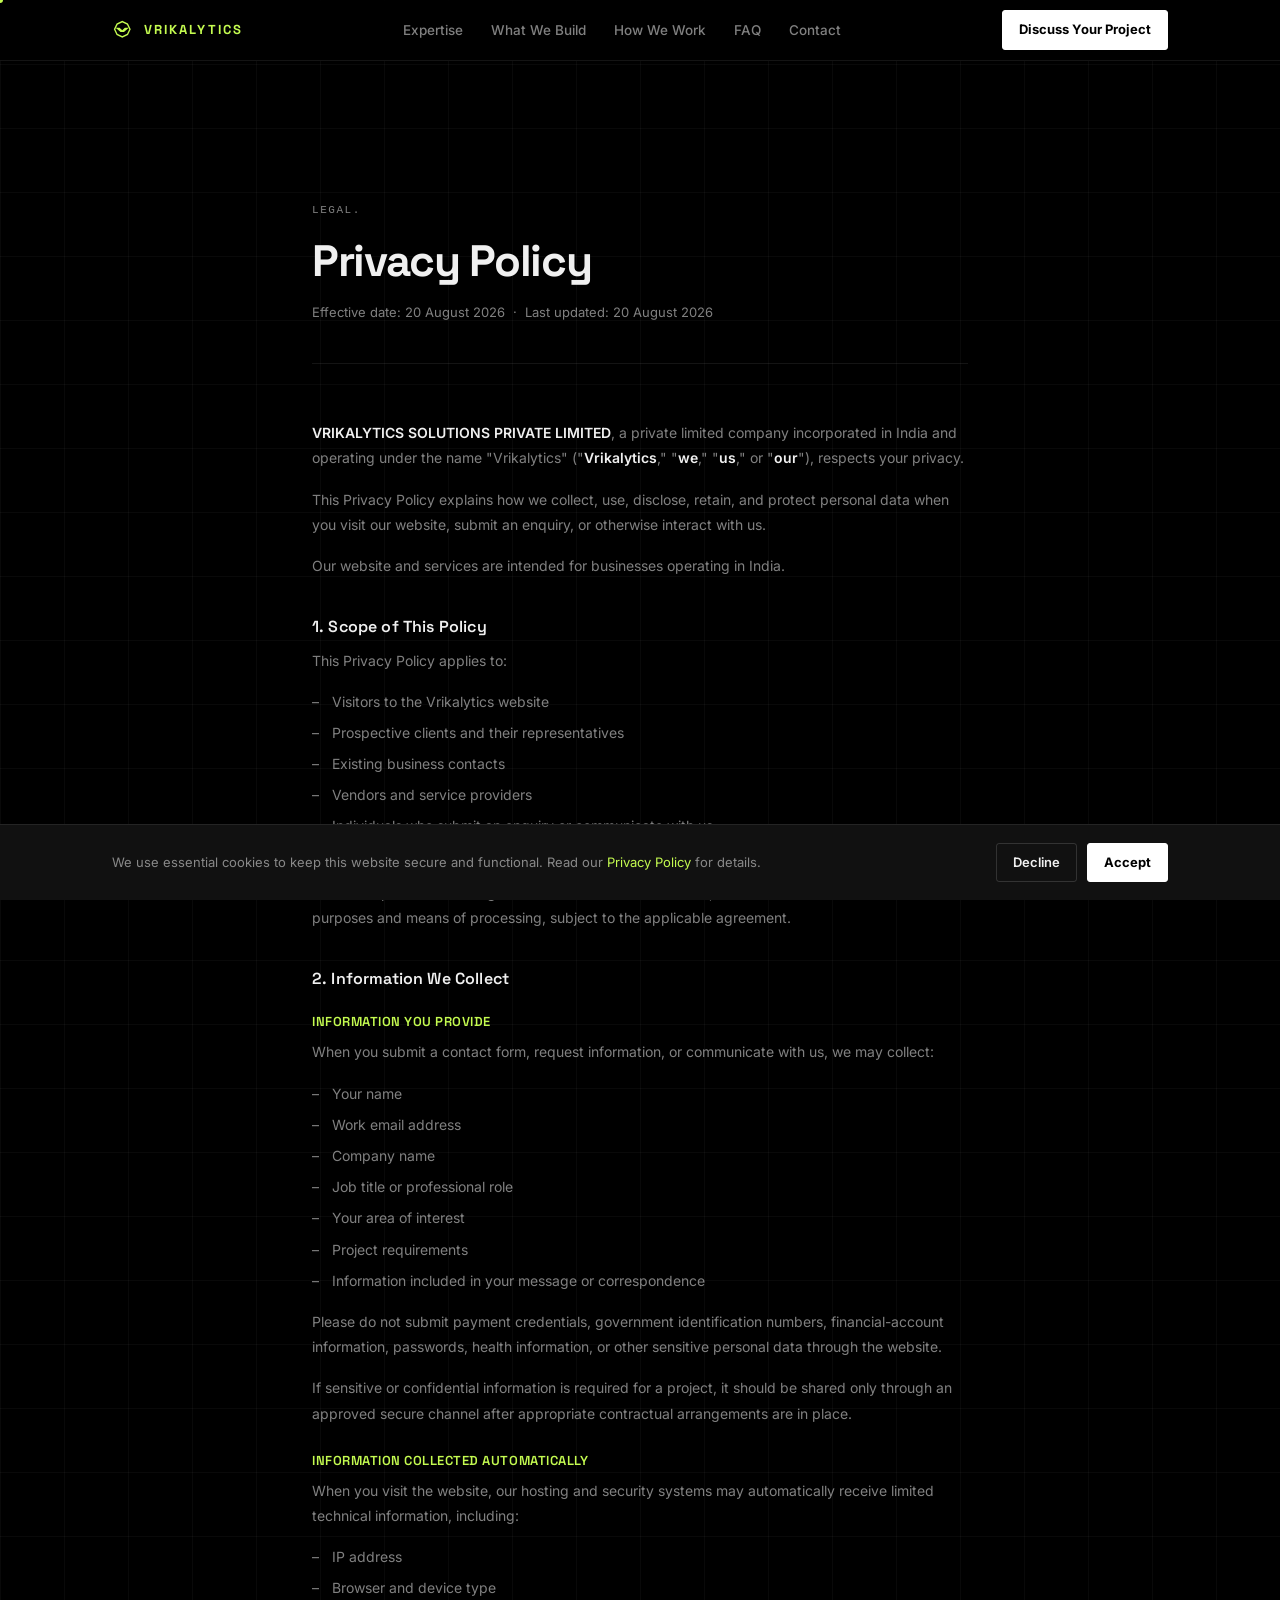
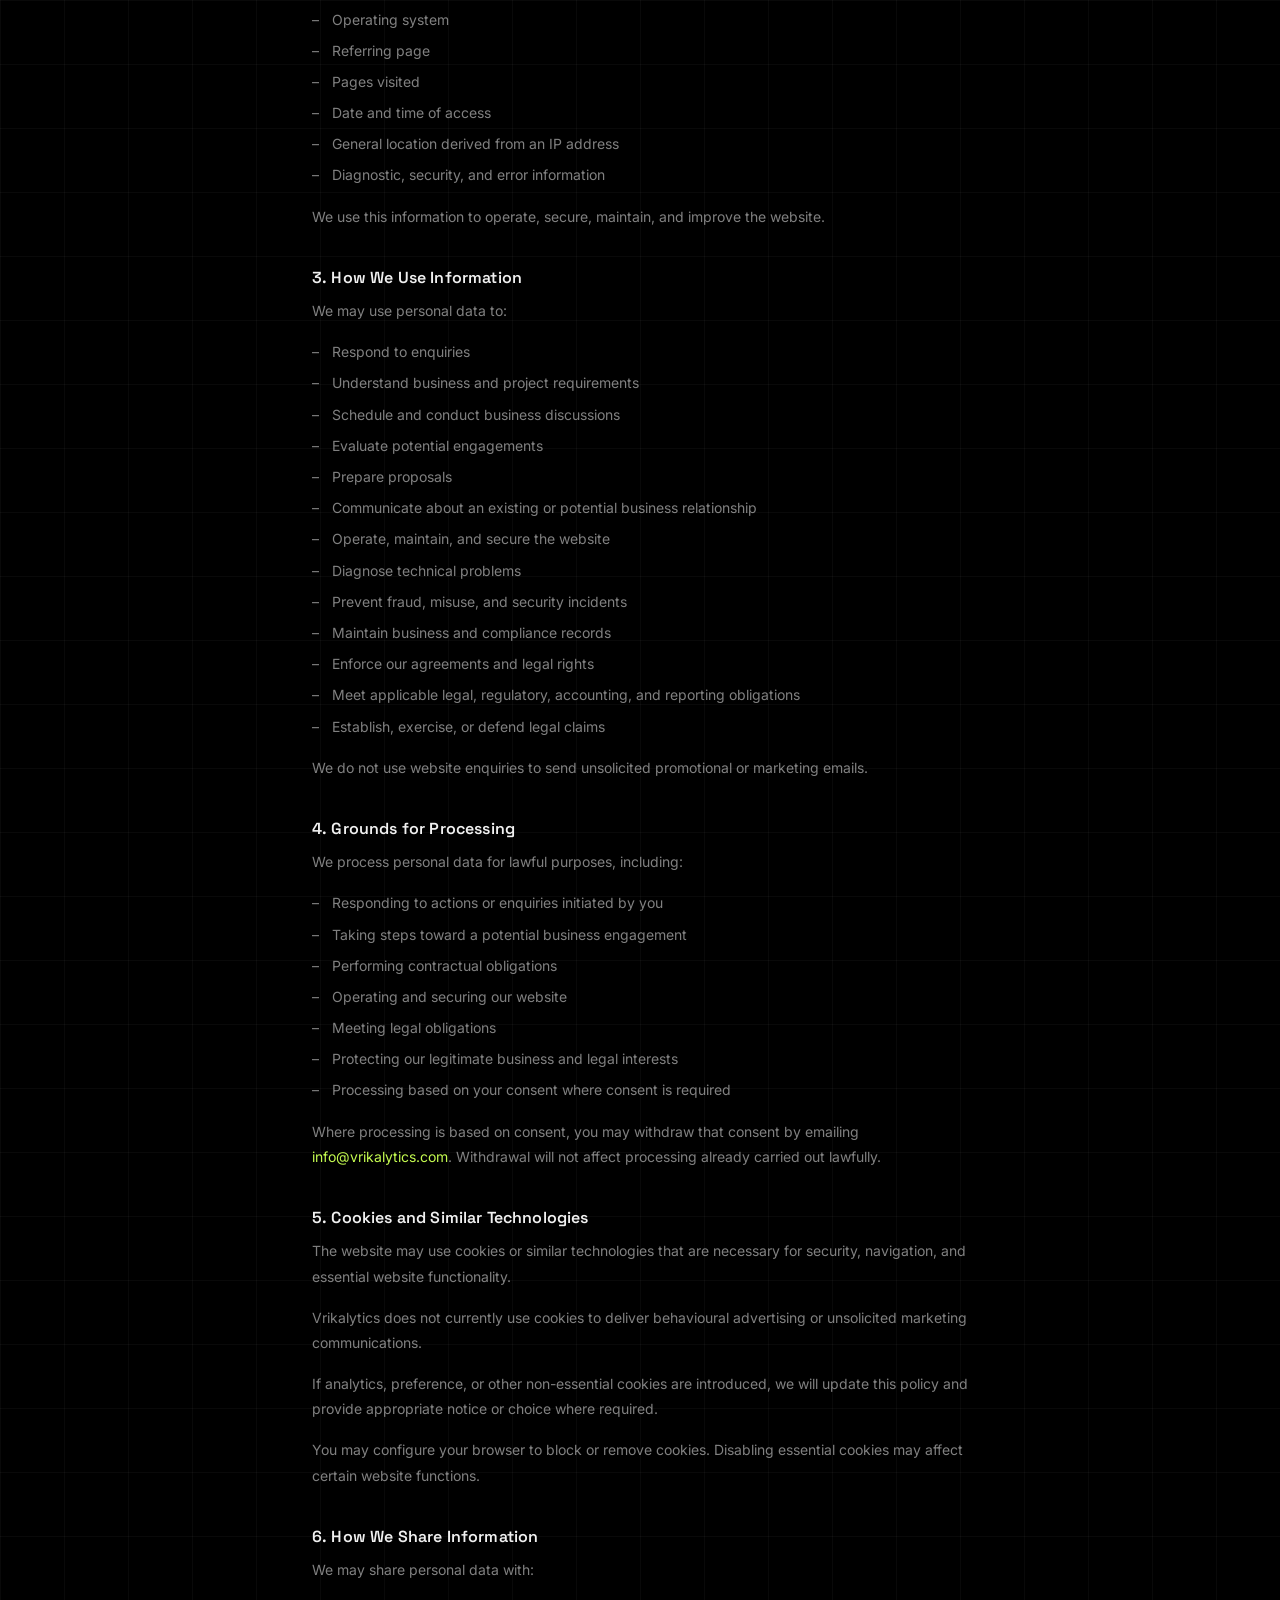
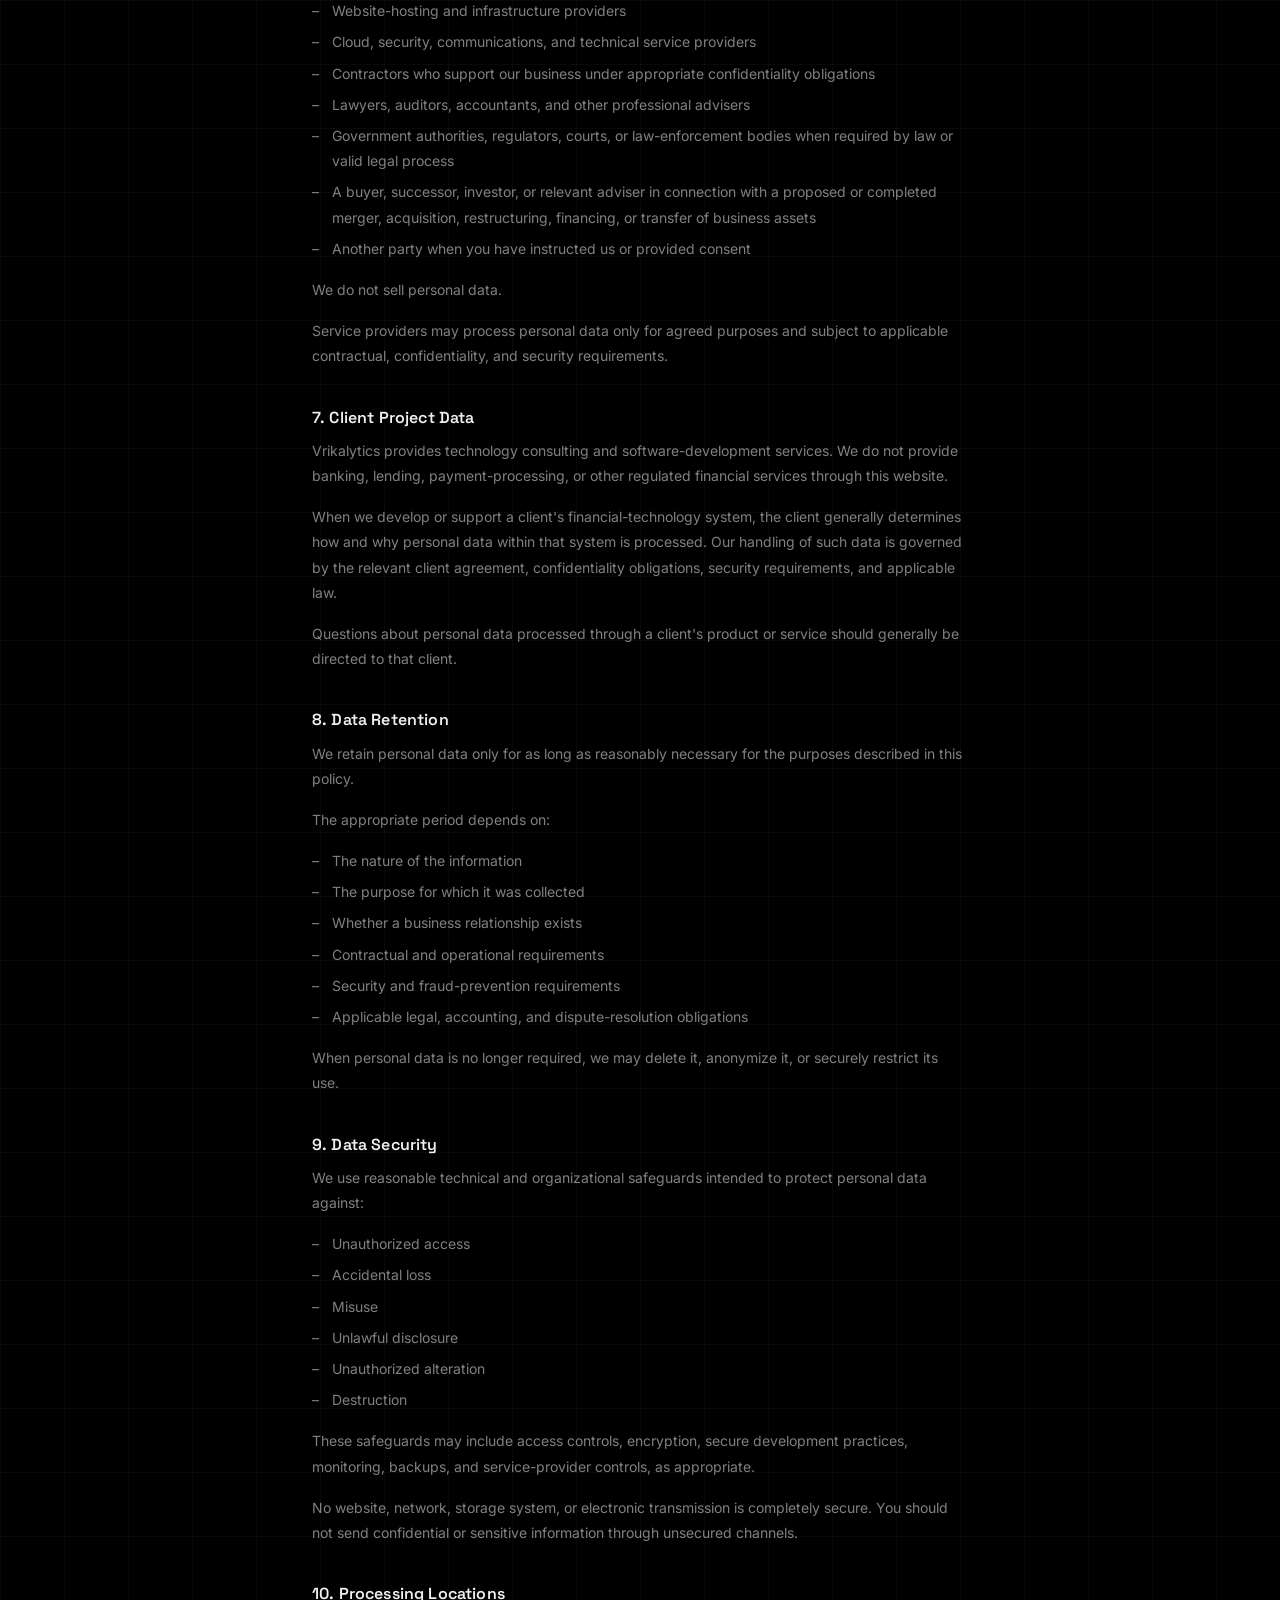
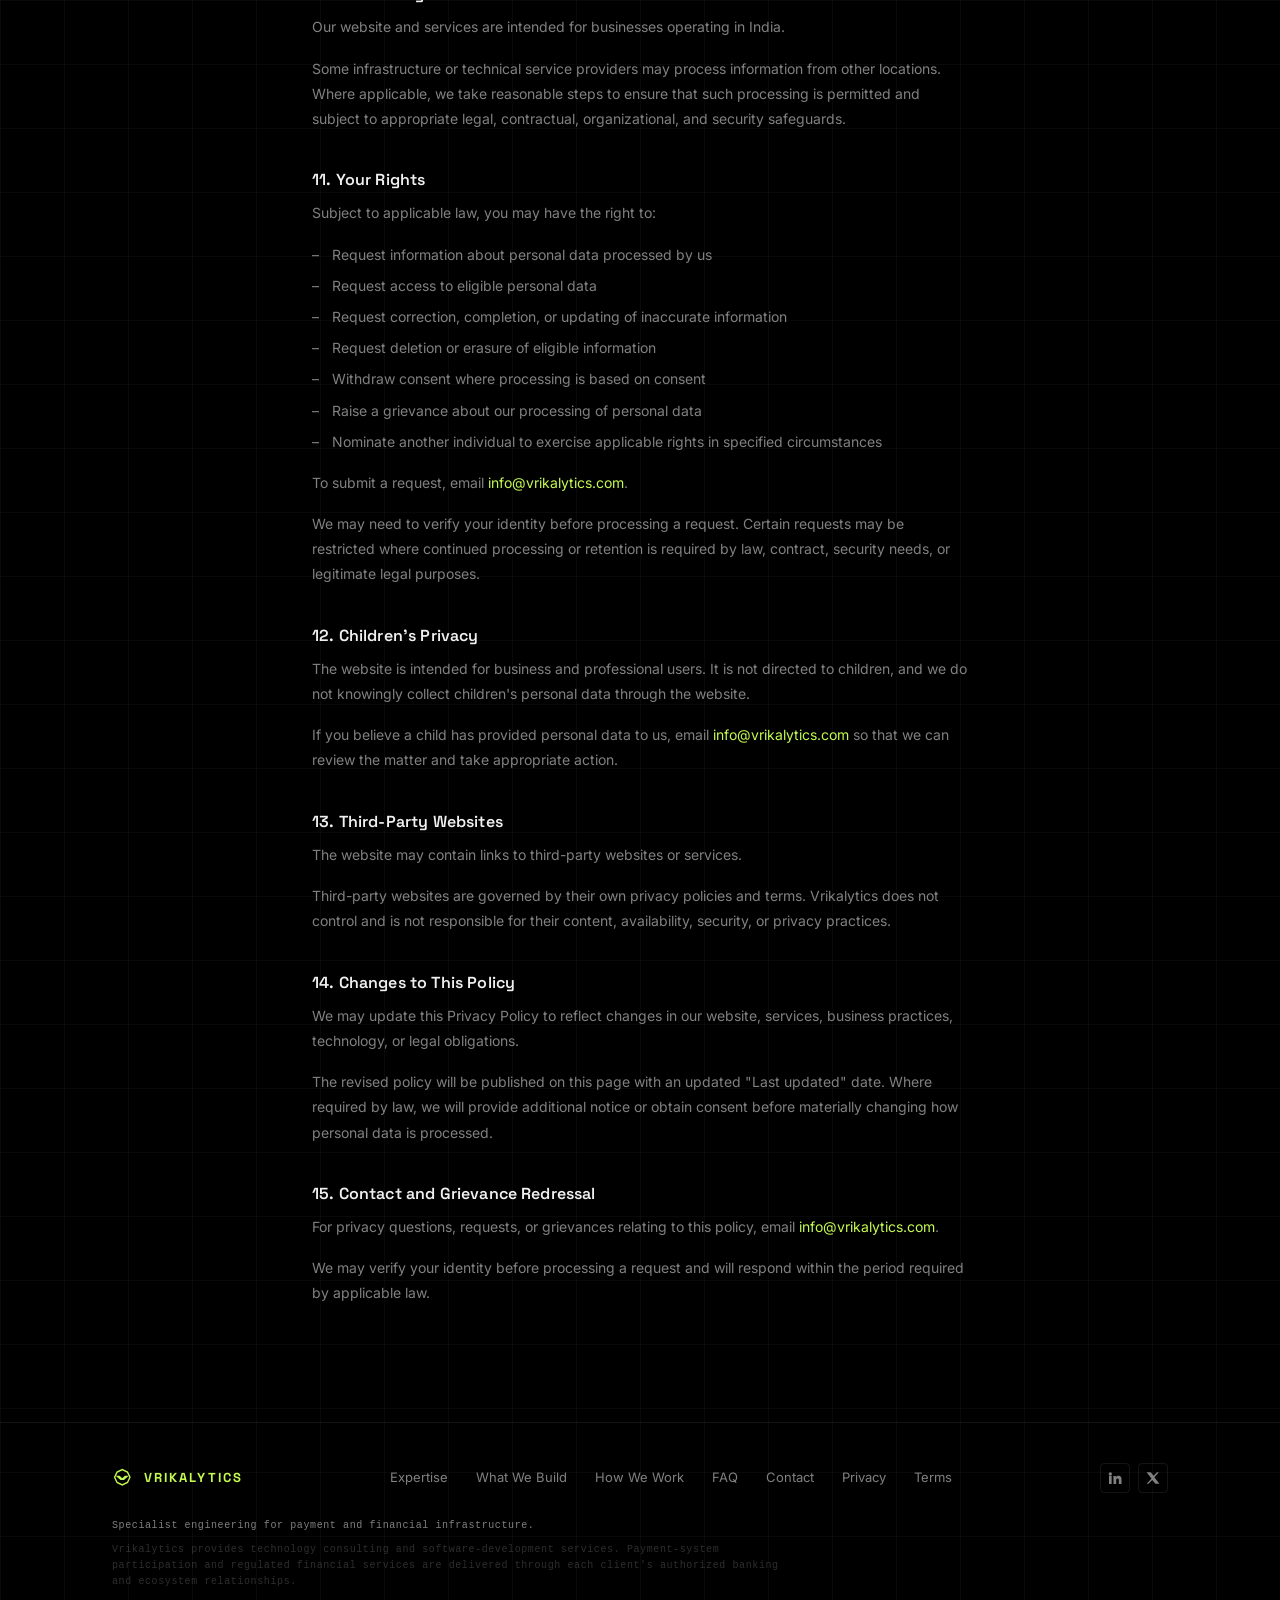
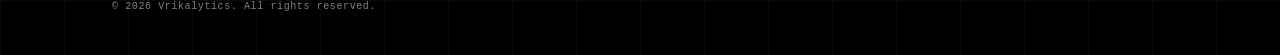
==== commit 063ecdda: "Add light/dark mode toggle, ecosystem partners section, copy and design improvements - Light mode de" ====
--- a/privacy.html
+++ b/privacy.html
@@ -8,6 +8,7 @@
   <link rel="preconnect" href="https://fonts.googleapis.com">
   <link rel="preconnect" href="https://fonts.gstatic.com" crossorigin>
   <link href="https://fonts.googleapis.com/css2?family=Inter:wght@400;500;600&family=Space+Grotesk:wght@600;700&display=swap" rel="stylesheet">
+  <link rel="icon" type="image/svg+xml" href="assets/favicon.svg" />
   <link rel="stylesheet" href="css/styles.css" />
 </head>
 <body>
@@ -19,7 +20,7 @@
   <header class="navbar is-scrolled" id="navbar">
     <div class="container navbar__inner">
       <a href="index.html" class="navbar__logo">
-        <span class="navbar__mark">V</span>
+        <svg class="navbar__mark" viewBox="10 10 12 12" fill="none" xmlns="http://www.w3.org/2000/svg" aria-hidden="true"><path d="M18.4404 12.7734L19.8037 15.6074L18.4404 18.4404L15.6074 19.8037L12.7734 18.4404L11.4102 15.6074L12.7734 12.7734L15.6074 11.4102L18.4404 12.7734Z" stroke="#C4FB50" stroke-width="0.74"/><path d="M16.2533 17.0631L16.2513 17.0631L14.9591 17.0628C14.8815 17.0641 14.783 17.0732 14.7003 17.0622L14.6964 17.0622L14.6964 17.0612C14.6526 17.0533 14.6151 17.0396 14.5854 17.024L14.5183 16.9792L14.5163 16.9773L12.115 14.9167L11.9208 14.75L12.1767 14.7497L13.8498 14.7496C13.8695 14.7493 13.8909 14.7487 13.9123 14.7486C14.0213 14.7482 14.1573 14.7644 14.2636 14.8493L14.2695 14.8541L15.5926 16.0816L16.8744 14.8553L16.8782 14.8514C16.9759 14.768 17.1029 14.7493 17.2057 14.7493L17.2926 14.7498L18.9657 14.7498L19.2167 14.7496L19.028 14.9158L16.6913 16.9758L16.6904 16.9768C16.6531 17.0086 16.5896 17.0449 16.5013 17.0619L16.5003 17.062C16.4564 17.0701 16.4114 17.0687 16.3725 17.067C16.3306 17.0651 16.2941 17.0624 16.2533 17.0631Z" fill="#C4FB50"/></svg>
         Vrikalytics
       </a>
 
@@ -222,7 +223,7 @@
   <footer class="footer">
     <div class="container footer__inner">
       <a href="index.html" class="navbar__logo">
-        <span class="navbar__mark">V</span>
+        <svg class="navbar__mark" viewBox="10 10 12 12" fill="none" xmlns="http://www.w3.org/2000/svg" aria-hidden="true"><path d="M18.4404 12.7734L19.8037 15.6074L18.4404 18.4404L15.6074 19.8037L12.7734 18.4404L11.4102 15.6074L12.7734 12.7734L15.6074 11.4102L18.4404 12.7734Z" stroke="#C4FB50" stroke-width="0.74"/><path d="M16.2533 17.0631L16.2513 17.0631L14.9591 17.0628C14.8815 17.0641 14.783 17.0732 14.7003 17.0622L14.6964 17.0622L14.6964 17.0612C14.6526 17.0533 14.6151 17.0396 14.5854 17.024L14.5183 16.9792L14.5163 16.9773L12.115 14.9167L11.9208 14.75L12.1767 14.7497L13.8498 14.7496C13.8695 14.7493 13.8909 14.7487 13.9123 14.7486C14.0213 14.7482 14.1573 14.7644 14.2636 14.8493L14.2695 14.8541L15.5926 16.0816L16.8744 14.8553L16.8782 14.8514C16.9759 14.768 17.1029 14.7493 17.2057 14.7493L17.2926 14.7498L18.9657 14.7498L19.2167 14.7496L19.028 14.9158L16.6913 16.9758L16.6904 16.9768C16.6531 17.0086 16.5896 17.0449 16.5013 17.0619L16.5003 17.062C16.4564 17.0701 16.4114 17.0687 16.3725 17.067C16.3306 17.0651 16.2941 17.0624 16.2533 17.0631Z" fill="#C4FB50"/></svg>
         Vrikalytics
       </a>
       <nav class="footer__links">
--- a/css/styles.css
+++ b/css/styles.css
@@ -166,7 +166,6 @@
 
 /* ---------- Buttons ---------- */
 .btn {
-  --bx: 0px; --by: 0px;
   display: inline-flex;
   align-items: center;
   justify-content: center;
@@ -194,7 +193,6 @@
   background: var(--lime);
   border-color: var(--lime);
   color: #000;
-  transform: translate(var(--bx), calc(var(--by) - 2px));
 }
 
 .btn--ghost {
@@ -204,7 +202,6 @@
 }
 .btn--ghost:hover {
   border-color: rgba(255,255,255,0.3);
-  transform: translate(var(--bx), calc(var(--by) - 2px));
 }
 
 /* ---------- Navbar ---------- */
@@ -228,23 +225,18 @@
 .navbar__logo {
   display: inline-flex;
   align-items: center;
-  gap: 9px;
+  gap: 10px;
   font-family: var(--font-display);
   font-weight: 700;
-  font-size: 16px;
-  color: var(--t1);
-  letter-spacing: -0.02em;
+  font-size: 13px;
+  color: var(--lime);
+  letter-spacing: 0.16em;
+  text-transform: uppercase;
 }
 .navbar__mark {
-  width: 24px; height: 24px;
-  display: inline-flex;
-  align-items: center;
-  justify-content: center;
-  border-radius: 4px;
-  background: var(--lime);
-  color: #0a0a0a;
-  font-size: 12px;
-  font-weight: 700;
+  width: 22px; height: 22px;
+  display: block;
+  flex-shrink: 0;
 }
 .navbar__nav { display: flex; gap: 28px; }
 .navbar__nav a {
@@ -348,7 +340,7 @@
   font-size: 10px;
   letter-spacing: 0.13em;
   text-transform: uppercase;
-  color: rgba(255,255,255,0.22);
+  color: var(--lime);
   white-space: nowrap;
   padding: 0 16px;
 }
@@ -426,13 +418,57 @@
 .trust__track span {
   font-size: 13px;
   font-weight: 500;
-  color: var(--t2);
+  color: var(--lime);
   padding: 4px 18px;
   white-space: nowrap;
   transition: color 0.2s ease;
 }
 .trust__track span:hover { color: var(--t1); }
 .trust__sep { color: var(--t2) !important; padding: 0 !important; font-weight: 400 !important; }
+
+/* ---------- Partners / Logos ---------- */
+.logos { padding: 56px 0; border-top: 1px solid var(--border); border-bottom: 1px solid var(--border); }
+.logos__header { margin-bottom: 32px; }
+.logos__desc { font-size: 13px; color: var(--t2); margin-top: 4px; }
+.logos__row { display: flex; align-items: center; gap: 24px; }
+.logos__row + .logos__row { margin-top: 20px; }
+.logos__label {
+  font-family: var(--font-mono);
+  font-size: 9.5px;
+  letter-spacing: 0.13em;
+  text-transform: uppercase;
+  color: var(--t2);
+  white-space: nowrap;
+  flex-shrink: 0;
+  width: 80px;
+}
+.logos__marquee {
+  flex: 1;
+  overflow: hidden;
+  mask-image: linear-gradient(90deg, transparent, #000 6%, #000 94%, transparent);
+  -webkit-mask-image: linear-gradient(90deg, transparent, #000 6%, #000 94%, transparent);
+}
+.logos__track {
+  display: flex;
+  align-items: center;
+  width: max-content;
+  animation: strip-scroll 50s linear infinite;
+}
+.logos__track--reverse { animation-direction: reverse; animation-duration: 35s; }
+.logos__marquee:hover .logos__track { animation-play-state: paused; }
+.logos__item {
+  display: inline-flex;
+  align-items: center;
+  padding: 4px 20px;
+  white-space: nowrap;
+}
+.logos__item img {
+  width: 40px;
+  height: 40px;
+  object-fit: contain;
+  border-radius: 6px;
+  flex-shrink: 0;
+}
 
 /* ---------- Hairline grid ---------- */
 .hairline-grid {
@@ -534,6 +570,13 @@
   border-bottom: 1px solid var(--border);
 }
 .cap-card__list li::before { content: '—  '; color: var(--t2); }
+
+/* ---------- Circuit grid background pattern (capabilities + approach) ---------- */
+.capabilities,
+.approach {
+  background-image: url("data:image/svg+xml,%3Csvg width='60' height='60' xmlns='http://www.w3.org/2000/svg'%3E%3Cline x1='60' y1='0' x2='60' y2='60' stroke='%23c4fb50' stroke-opacity='.07' stroke-width='.8'/%3E%3Cline x1='0' y1='60' x2='60' y2='60' stroke='%23c4fb50' stroke-opacity='.07' stroke-width='.8'/%3E%3Ccircle cx='60' cy='60' r='2' fill='%23c4fb50' fill-opacity='.14'/%3E%3Ccircle cx='30' cy='30' r='1.2' fill='%23c4fb50' fill-opacity='.09'/%3E%3C/svg%3E");
+  background-size: 60px 60px;
+}
 
 /* ---------- Approach (process) ---------- */
 .approach { border-bottom: 1px solid var(--border); }
@@ -701,10 +744,17 @@
 
 /* ---------- Why Vrikalytics ---------- */
 .why-section { border-bottom: 1px solid var(--border); }
-.why-grid { grid-template-columns: repeat(3, 1fr); }
-.why-card { padding: 40px 32px; display: flex; flex-direction: column; gap: 14px; }
-.why-card h3 { font-size: 15px; font-weight: 600; letter-spacing: -0.02em; }
-.why-card p  { font-size: 13px; color: var(--t2); line-height: 1.7; }
+.why-grid { grid-template-columns: repeat(2, 1fr); gap: 0; }
+.why-card {
+  padding: 44px 40px;
+  display: flex;
+  flex-direction: column;
+  gap: 14px;
+  border-bottom: 1px solid var(--border);
+}
+.why-card:nth-child(even) { border-left: 1px solid var(--border); }
+.why-card h3 { font-size: 16px; font-weight: 600; letter-spacing: -0.02em; }
+.why-card p  { font-size: 13.5px; color: var(--t2); line-height: 1.75; }
 
 /* ---------- FAQ ---------- */
 .faq { border-bottom: 1px solid var(--border); }
@@ -825,6 +875,54 @@
 .form-success.is-visible { display: block; animation: fade-up 0.4s var(--ease); }
 @keyframes fade-up { from { opacity: 0; transform: translateY(6px); } to { opacity: 1; transform: none; } }
 
+/* ---------- Splash screen ---------- */
+.splash-active { overflow: hidden; }
+.splash {
+  position: fixed;
+  inset: 0;
+  z-index: 9999;
+  background: #000;
+  display: flex;
+  align-items: center;
+  justify-content: center;
+  opacity: 1;
+  transition: opacity 0.6s ease;
+}
+.splash.is-out { opacity: 0; pointer-events: none; }
+.splash__logo {
+  display: flex;
+  flex-direction: column;
+  align-items: center;
+  gap: 20px;
+}
+.splash__mark {
+  width: 72px;
+  height: 72px;
+}
+.mark-diamond {
+  stroke-dasharray: 30;
+  stroke-dashoffset: 30;
+  animation: splash-draw 0.65s cubic-bezier(0.4,0,0.2,1) forwards 0.15s;
+}
+.mark-inner {
+  opacity: 0;
+  animation: splash-fade 0.4s ease forwards 0.6s;
+}
+.splash__wordmark {
+  font-family: var(--font-display);
+  font-weight: 700;
+  font-size: 15px;
+  letter-spacing: 0.22em;
+  text-transform: uppercase;
+  color: var(--lime);
+  opacity: 0;
+  transform: translateY(6px);
+  animation: splash-rise 0.5s ease forwards 0.75s;
+}
+@keyframes splash-draw   { to { stroke-dashoffset: 0; } }
+@keyframes splash-fade   { to { opacity: 1; } }
+@keyframes splash-rise   { to { opacity: 1; transform: translateY(0); } }
+
 /* ---------- Legal pages ---------- */
 .legal { padding: 140px 0 100px; min-height: 80vh; }
 .legal__inner { max-width: 720px; }
@@ -959,7 +1057,7 @@
   .cap-grid          { grid-template-columns: repeat(2, 1fr); }
   .approach__grid    { grid-template-columns: 1fr; }
   .approach__grid--4 { grid-template-columns: 1fr; }
-  .why-grid          { grid-template-columns: repeat(2, 1fr); }
+  /* why-grid already 2-col at desktop */
   .metrics__inner    { flex-wrap: wrap; }
   .metrics__div      { display: none; }
   .metric-item       { flex: 1 1 40%; padding: 20px 0; border-bottom: 1px solid var(--border); }
@@ -1007,6 +1105,7 @@
   .form-row    { grid-template-columns: 1fr; }
   .cap-grid    { grid-template-columns: 1fr; }
   .why-grid    { grid-template-columns: 1fr; }
+  .why-card:nth-child(even) { border-left: none; }
 
   /* Security — switch badge grid to wrapping tag chips */
   .security__inner  { gap: 36px; }
@@ -1056,3 +1155,206 @@
   /* Security chips: tighten at very small screens */
   .badge { padding: 8px 11px; font-size: 11.5px; }
 }
+
+/* ================================================================
+   Theme toggle button
+   ================================================================ */
+.theme-toggle {
+  background: none;
+  border: 1px solid var(--border-hi);
+  border-radius: 4px;
+  width: 32px;
+  height: 32px;
+  display: inline-flex;
+  align-items: center;
+  justify-content: center;
+  color: var(--t2);
+  cursor: pointer;
+  transition: color 0.15s ease, border-color 0.2s ease;
+  flex-shrink: 0;
+  padding: 0;
+}
+.theme-toggle:hover { color: var(--t1); border-color: var(--border-hi); }
+.theme-toggle__sun,
+.theme-toggle__moon { width: 14px; height: 14px; display: block; flex-shrink: 0; }
+.theme-toggle__moon { display: none; }
+/* In light mode show moon (click to go dark); in dark mode show sun (click to go light) */
+[data-theme="light"] .theme-toggle__sun  { display: none; }
+[data-theme="light"] .theme-toggle__moon { display: block; }
+[data-theme="dark"]  .theme-toggle__sun  { display: block; }
+[data-theme="dark"]  .theme-toggle__moon { display: none; }
+
+/* ================================================================
+   Dark mode (explicit — mirrors :root defaults so toggling works)
+   ================================================================ */
+[data-theme="dark"] {
+  --bg:        #000000;
+  --border:    rgba(255, 255, 255, 0.08);
+  --border-hi: rgba(255, 255, 255, 0.14);
+  --t1: rgba(255, 255, 255, 0.94);
+  --t2: rgba(255, 255, 255, 0.50);
+  --t3: rgba(255, 255, 255, 0.24);
+}
+[data-theme="dark"] body {
+  background-image:
+    linear-gradient(rgba(255,255,255,0.035) 1px, transparent 1px),
+    linear-gradient(90deg, rgba(255,255,255,0.035) 1px, transparent 1px);
+}
+[data-theme="dark"] .section--dim { --bg: #0a0a0a; background-color: #0a0a0a; }
+[data-theme="dark"] .navbar { background: rgba(0,0,0,0.85); }
+[data-theme="dark"] .navbar.is-open .navbar__nav { background: rgba(0,0,0,0.98); }
+[data-theme="dark"] .btn--primary { background: #fff; color: #000; border-color: #fff; }
+[data-theme="dark"] .btn--ghost:hover { border-color: rgba(255,255,255,0.3); }
+[data-theme="dark"] .hero::before { background: radial-gradient(ellipse 80% 60% at 50% 40%, rgba(0,0,0,0.92) 0%, transparent 100%); }
+[data-theme="dark"] .grid-cell:hover { background: rgba(255,255,255,0.02); }
+[data-theme="dark"] .contact__form { background: rgba(255,255,255,0.02); }
+[data-theme="dark"] .form-group input,
+[data-theme="dark"] .form-group select,
+[data-theme="dark"] .form-group textarea { background: rgba(255,255,255,0.04); color: var(--t1); }
+[data-theme="dark"] .form-group select option { background: #0d0d0d; }
+[data-theme="dark"] .form-group input::placeholder,
+[data-theme="dark"] .form-group textarea::placeholder { color: var(--t2); }
+[data-theme="dark"] .cookie-banner { background: #111; }
+[data-theme="dark"] .footer__disclaimer { color: rgba(255,255,255,0.18) !important; }
+[data-theme="dark"] .navbar__mark .mark-diamond { stroke: #C4FB50; }
+[data-theme="dark"] .navbar__mark .mark-inner   { fill:   #C4FB50; }
+[data-theme="dark"] .scroll-progress { background: var(--lime); }
+[data-theme="dark"] .pulse-dot, [data-theme="dark"] .pulse-dot::after { background: var(--lime); }
+[data-theme="dark"] .cursor__dot { background: var(--lime); }
+[data-theme="dark"] .cursor__ring { border-color: rgba(196,251,80,0.40); }
+[data-theme="dark"] body.cursor-hover .cursor__ring { border-color: var(--lime); }
+[data-theme="dark"] .capabilities, [data-theme="dark"] .approach {
+  background-image: url("data:image/svg+xml,%3Csvg width='60' height='60' xmlns='http://www.w3.org/2000/svg'%3E%3Cline x1='60' y1='0' x2='60' y2='60' stroke='%23c4fb50' stroke-opacity='.07' stroke-width='.8'/%3E%3Cline x1='0' y1='60' x2='60' y2='60' stroke='%23c4fb50' stroke-opacity='.07' stroke-width='.8'/%3E%3Ccircle cx='60' cy='60' r='2' fill='%23c4fb50' fill-opacity='.14'/%3E%3Ccircle cx='30' cy='30' r='1.2' fill='%23c4fb50' fill-opacity='.09'/%3E%3C/svg%3E");
+  background-size: 60px 60px;
+}
+
+/* ================================================================
+   Light mode
+   ================================================================ */
+
+/* --- Core variables --- */
+[data-theme="light"] {
+  --bg:        #f5f4f0;
+  --border:    rgba(0, 0, 0, 0.09);
+  --border-hi: rgba(0, 0, 0, 0.17);
+  --t1: rgba(0, 0, 0, 0.88);
+  --t2: rgba(0, 0, 0, 0.54);
+  --t3: rgba(0, 0, 0, 0.22);
+}
+
+/* --- Body: clean solid background, no grid --- */
+[data-theme="light"] body { background-image: none; }
+
+/* --- Section dim --- */
+[data-theme="light"] .section--dim {
+  --bg: #eeecea;
+  background-color: #eeecea;
+}
+
+/* --- Scrollbar --- */
+[data-theme="light"] ::-webkit-scrollbar-track { background: var(--bg); }
+[data-theme="light"] ::-webkit-scrollbar-thumb { background: rgba(0,0,0,0.14); }
+
+/* --- Navbar --- */
+[data-theme="light"] .navbar {
+  background: rgba(245,244,240,0.88);
+}
+[data-theme="light"] .navbar.is-open .navbar__nav {
+  background: rgba(245,244,240,0.98);
+}
+
+/* --- Buttons --- */
+[data-theme="light"] .btn--primary {
+  background: #111;
+  color: #fff;
+  border-color: #111;
+}
+[data-theme="light"] .btn--primary:hover {
+  background: var(--lime);
+  border-color: var(--lime);
+  color: #000;
+}
+[data-theme="light"] .btn--ghost { border-color: rgba(0,0,0,0.20); }
+[data-theme="light"] .btn--ghost:hover { border-color: rgba(0,0,0,0.40); }
+
+/* --- Hero vignette --- */
+[data-theme="light"] .hero::before {
+  background: radial-gradient(ellipse 80% 60% at 50% 40%, rgba(245,244,240,0.92) 0%, transparent 100%);
+}
+
+/* --- Scroll progress + accent dots --- */
+[data-theme="light"] .scroll-progress { background: #3b7700; }
+[data-theme="light"] .pulse-dot,
+[data-theme="light"] .pulse-dot::after { background: #3b7700; }
+[data-theme="light"] .cursor__dot { background: #3b7700; }
+[data-theme="light"] .cursor__ring { border-color: rgba(59,119,0,0.35); }
+[data-theme="light"] body.cursor-hover .cursor__ring { border-color: #3b7700; }
+
+/* --- Hero strip slash separator --- */
+[data-theme="light"] .hero__strip-item::before { color: rgba(59,119,0,0.50); }
+
+/* --- Grid cells --- */
+[data-theme="light"] .grid-cell:hover { background: rgba(0,0,0,0.02); }
+
+/* --- Problem section ghost text --- */
+[data-theme="light"] .problem-card__ghost { color: rgba(0,0,0,0.04); }
+[data-theme="light"] .problem-card:hover .problem-card__ghost { color: rgba(59,119,0,0.05); }
+
+/* --- Tech check badges --- */
+[data-theme="light"] .tech-list__check {
+  background: rgba(59,119,0,0.08);
+  border-color: rgba(59,119,0,0.18);
+  color: #3b7700;
+}
+
+/* --- Terminal stays dark intentionally --- */
+[data-theme="light"] .terminal { border-color: rgba(0,0,0,0.12); }
+
+/* --- Accordion open icon bars --- */
+[data-theme="light"] .accordion__item.is-open .accordion__icon { border-color: #3b7700; }
+[data-theme="light"] .accordion__item.is-open .accordion__icon::before,
+[data-theme="light"] .accordion__item.is-open .accordion__icon::after { background: #3b7700; }
+
+/* --- Badge hover icon --- */
+[data-theme="light"] .badge:hover { color: var(--t1); }
+[data-theme="light"] .badge:hover svg { color: #3b7700; }
+
+/* --- Contact form --- */
+[data-theme="light"] .contact__form { background: rgba(0,0,0,0.02); }
+[data-theme="light"] .form-group input,
+[data-theme="light"] .form-group select,
+[data-theme="light"] .form-group textarea {
+  background: rgba(0,0,0,0.04);
+  color: var(--t1);
+}
+[data-theme="light"] .form-group select option { background: #f5f4f0; color: rgba(0,0,0,0.88); }
+[data-theme="light"] .form-group input::placeholder,
+[data-theme="light"] .form-group textarea::placeholder { color: var(--t2); }
+
+/* --- Cookie banner --- */
+[data-theme="light"] .cookie-banner { background: #f0efe9; }
+
+/* --- Footer disclaimer --- */
+[data-theme="light"] .footer__disclaimer { color: rgba(0,0,0,0.28) !important; }
+
+/* --- Navbar logo SVG paths --- */
+[data-theme="light"] .navbar__mark .mark-diamond { stroke: #3b7700; }
+[data-theme="light"] .navbar__mark .mark-inner   { fill:   #3b7700; }
+
+/* --- Lime → dark green for text elements --- */
+[data-theme="light"] .text-lime,
+[data-theme="light"] .hero__strip-item,
+[data-theme="light"] .trust__track span:not(.trust__sep),
+[data-theme="light"] .navbar__logo,
+[data-theme="light"] .cap-card__label,
+[data-theme="light"] .approach-step__num,
+[data-theme="light"] .problem-card__num,
+[data-theme="light"] .accordion__trigger:hover,
+[data-theme="light"] .accordion__item.is-open .accordion__trigger,
+[data-theme="light"] .legal__body h3,
+[data-theme="light"] .cookie-banner__text a,
+[data-theme="light"] .form-success { color: #3b7700 !important; }
+
+/* --- No circuit board in light mode --- */
+[data-theme="light"] .capabilities,
+[data-theme="light"] .approach { background-image: none; }
